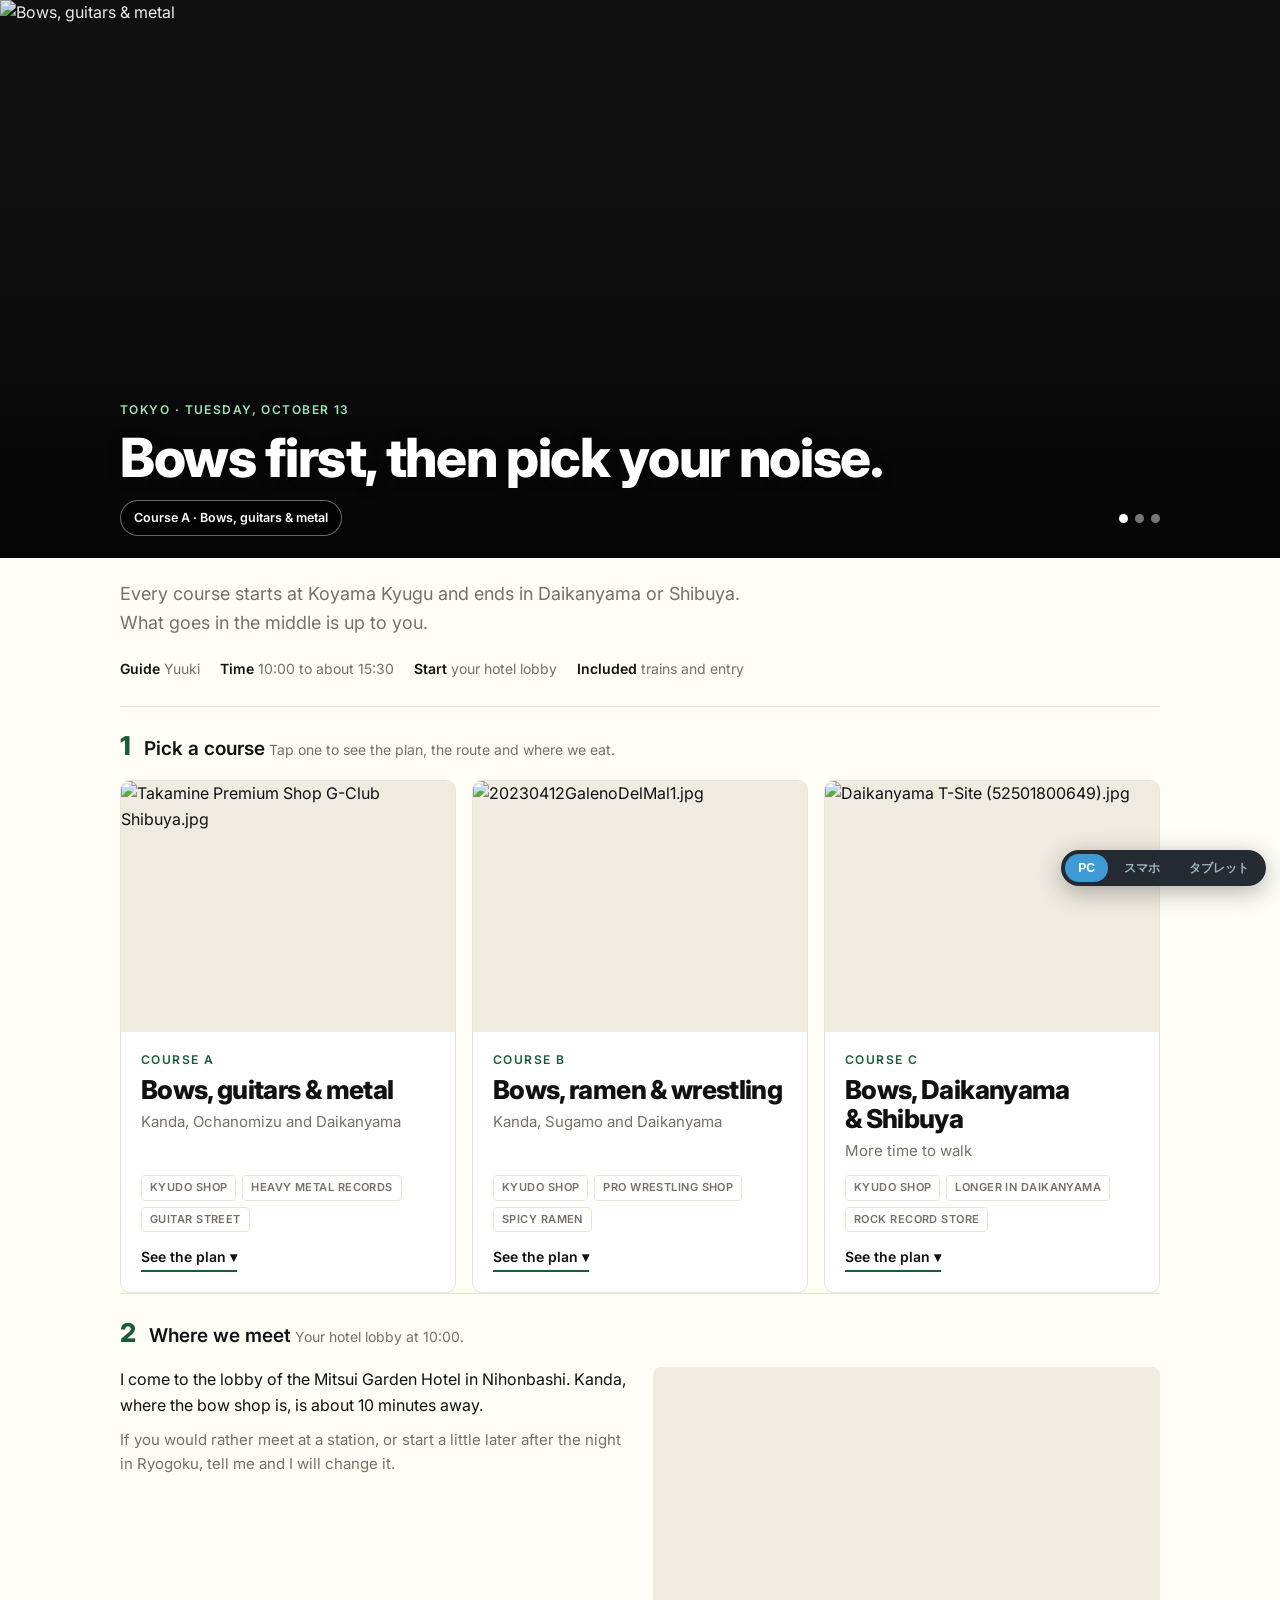
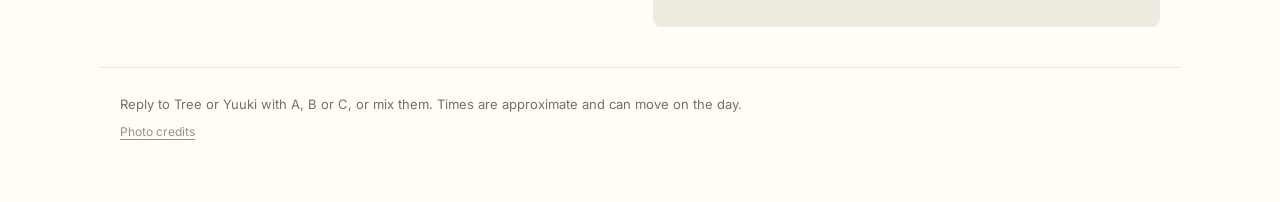
==== preview.html @ c281b782 "Patrick 10/13 Tokyo day: three course picker page Co-Authored-By: Claude Opus 5.5 <noreply@anthropic" ====
<!doctype html><html lang="en"><head><meta charset="utf-8"><meta name="viewport" content="width=device-width,initial-scale=1">
<title>Tokyo, Tuesday October 13: three courses for Patrick</title><meta name="robots" content="noindex">
<link rel="preconnect" href="https://fonts.googleapis.com"><link href="https://fonts.googleapis.com/css2?family=Inter:wght@400;500;600;700;800&display=swap" rel="stylesheet">
<style>
:root{--bg:#fffdf6;--card:#fff;--ink:#111;--mute:#767065;--line:#eae4d6;--acc:#1a5c3a;--r:10px}
*{box-sizing:border-box;min-width:0} html,body{overflow-x:hidden;max-width:100%} img{max-width:100%}
body{margin:0;font-family:Inter,-apple-system,"Hiragino Sans",sans-serif;color:var(--ink);background:var(--bg);line-height:1.6}
.wrap{max-width:1080px;margin:0 auto;padding:0 20px}
.kicker{font-size:12px;font-weight:600;letter-spacing:.12em;text-transform:uppercase;color:var(--acc);margin:0 0 10px}
h1,h2,.mt{text-wrap:balance} .nb{white-space:nowrap}
h1{font-weight:800;font-size:clamp(34px,5.4vw,54px);line-height:1.06;letter-spacing:-.025em;margin:0 0 16px}
h2{font-weight:800;font-size:clamp(30px,4.2vw,42px);line-height:1.06;letter-spacing:-.025em;margin:0}
h3{font-size:12px;font-weight:600;letter-spacing:.12em;text-transform:uppercase;color:var(--acc);margin:0 0 12px}

.hpic{position:relative;background:#111;color:#fff}
.slides{position:absolute;inset:0;overflow:hidden}
.slides img{position:absolute;inset:0;width:100%;height:100%;object-fit:cover;opacity:0;transform:scale(1.06);transition:opacity 1.1s ease,transform 5s linear}
.slides img.on{opacity:1;transform:scale(1)}
.slides:after{content:"";position:absolute;inset:0;background:linear-gradient(180deg,rgba(0,0,0,.08) 30%,rgba(0,0,0,.74))}
.hcap{position:relative;z-index:1;min-height:62vh;max-height:600px;display:flex;flex-direction:column;justify-content:flex-end;padding-top:48px;padding-bottom:22px}
.hcap .kicker{color:#9ee3b8}
.hcap h1{color:#fff;margin:0 0 14px;text-shadow:0 2px 14px rgba(0,0,0,.3)}
.snav{display:flex;align-items:center;gap:10px}
.slabel{font:inherit;font-size:12.5px;font-weight:600;color:#fff;background:rgba(0,0,0,.38);border:1px solid rgba(255,255,255,.4);border-radius:999px;padding:7px 13px;cursor:pointer;backdrop-filter:blur(6px);-webkit-backdrop-filter:blur(6px);max-width:100%;white-space:nowrap;overflow:hidden;text-overflow:ellipsis}
.dots{display:flex;gap:7px;margin-left:auto;flex:none}
.dots button{width:9px;height:9px;padding:0;border:none;border-radius:50%;background:rgba(255,255,255,.45);cursor:pointer}
.dots button.on{background:#fff}
.hbody{padding-top:22px;padding-bottom:26px}
@media(prefers-reduced-motion:reduce){.slides img{transition:none;transform:none}}

header p{font-size:18px;color:var(--mute);margin:0;max-width:620px}
.facts{display:flex;flex-wrap:wrap;gap:6px 20px;margin:20px 0 0;padding:0;list-style:none;font-size:14px;color:var(--mute)} .facts b{color:var(--ink);font-weight:600}
.sechead{display:flex;align-items:baseline;gap:14px;padding:26px 0 16px;border-top:1px solid var(--line)}
.sechead .n{font-weight:800;font-size:26px;line-height:1;letter-spacing:-.02em;color:var(--acc)}
.sechead b{font-size:19px;font-weight:600} .sechead span{font-size:14px;color:var(--mute)}
.menu{display:grid;grid-template-columns:repeat(3,minmax(0,1fr));gap:16px}
.mcard{display:flex;flex-direction:column;text-align:left;font:inherit;color:inherit;background:var(--card);border:1px solid var(--line);border-radius:var(--r);overflow:hidden;padding:0;cursor:pointer;transition:transform .18s,box-shadow .18s,border-color .18s}
.mcard:hover{transform:translateY(-3px);box-shadow:0 10px 24px rgba(34,31,27,.10)}
.menu.picked .mcard:not([aria-expanded=true]){opacity:.42;filter:saturate(.45)}
.menu.picked .mcard:not([aria-expanded=true]):hover{opacity:.75;filter:none}
.mcard[aria-expanded=true]{border:2px solid var(--ink);box-shadow:0 12px 28px rgba(17,17,17,.16);transform:translateY(-3px)}
.mcard[aria-expanded=true] .mopen{color:var(--acc);border-bottom-color:var(--acc)}
.mcard>img{display:block;width:100%;aspect-ratio:4/3;object-fit:cover;background:#f0ebe0}
.mb{display:flex;flex-direction:column;flex:1;padding:18px 20px 20px}
.mk{display:block;font-size:12px;font-weight:600;letter-spacing:.12em;text-transform:uppercase;color:var(--acc);margin-bottom:6px}
.mt{display:block;font-weight:800;font-size:26px;line-height:1.12;letter-spacing:-.025em;margin-bottom:6px}
.mtag{display:block;font-size:15px;color:var(--mute);margin-bottom:12px}
.mch{list-style:none;margin:auto 0 14px;padding:0;display:flex;flex-wrap:wrap;gap:6px}
.mch li{font-size:11px;font-weight:600;letter-spacing:.04em;text-transform:uppercase;border:1px solid var(--line);border-radius:4px;padding:3px 8px;color:var(--mute)}
.mopen{align-self:flex-start;display:inline-block;font-size:14px;font-weight:600;border-bottom:2px solid var(--acc);padding-bottom:1px}
.mcard[aria-expanded=true] .mopen::after{content:" ▲"} .mcard[aria-expanded=false] .mopen::after{content:" ▾"}
.detail{scroll-margin-top:12px;display:grid;grid-template-rows:0fr;transition:grid-template-rows .32s ease;margin-top:14px;position:relative}
.detail[hidden]{display:none} .detail.open{grid-template-rows:1fr}
.dwrap{overflow:hidden;min-height:0;background:var(--card);border:2px solid var(--ink);border-radius:var(--r);position:relative}
.detail::before{content:'';position:absolute;top:-11px;left:var(--arrow,50%);width:20px;height:20px;margin-left:-10px;background:var(--acc);border-left:2px solid var(--acc);border-top:2px solid var(--acc);transform:rotate(45deg);z-index:2;opacity:0;transition:opacity .2s .12s}
.detail.open::before{opacity:1}
.dtop{height:5px;background:var(--acc)}
.detail.open .dwrap{overflow:visible}
.dwrap>*{margin-left:26px;margin-right:26px} .dwrap>.dtop{margin:0} .dwrap>.photos{margin-left:26px;margin-right:26px}
.dhead{display:flex;justify-content:space-between;align-items:flex-start;gap:16px;padding-top:26px}
.dclose{flex:none;font:inherit;font-size:12px;font-weight:600;letter-spacing:.04em;text-transform:uppercase;color:var(--mute);background:none;border:1px solid var(--line);border-radius:6px;padding:8px 14px;cursor:pointer}
.dclose:hover{color:var(--ink);border-color:var(--ink)}
.why{font-size:17px;color:var(--mute);margin:10px 0 20px;max-width:640px}
.photos{display:grid;grid-template-columns:repeat(2,minmax(0,1fr));gap:10px;margin-bottom:26px}
.photos img{display:block;width:100%;aspect-ratio:16/10;object-fit:cover;border-radius:8px;background:#f0ebe0}
.dgrid{display:grid;grid-template-columns:1fr 1fr;gap:30px;margin-bottom:28px}
.steps{list-style:none;padding:0;margin:0;border-top:1px solid var(--line)}
.steps li{display:grid;grid-template-columns:60px minmax(0,1fr);gap:12px;padding:11px 0;border-bottom:1px solid var(--line)}
.steps b{font-variant-numeric:tabular-nums;color:var(--acc);font-weight:600;font-size:14px} .steps strong{display:block;font-weight:600;font-size:16px} .steps span{color:var(--mute);font-size:14px}
.mapbox{border-radius:8px;overflow:hidden;background:#f0ebe0} .mapbox iframe{display:block;width:100%;height:300px;border:0}
.moves{font-size:14px;color:var(--mute);margin:12px 0 0} .moves a{color:var(--ink);text-decoration:underline;text-underline-offset:3px;white-space:nowrap}
.eats{display:grid;grid-template-columns:repeat(3,minmax(0,1fr));gap:12px;margin-bottom:26px}
.eat{display:flex;flex-direction:column;text-decoration:none;color:inherit;background:var(--bg);border:1px solid var(--line);border-radius:8px;overflow:hidden}
.eat>img{display:block;width:100%;aspect-ratio:3/2;object-fit:cover;background:#f0ebe0}
.eb{display:flex;flex-direction:column;flex:1;padding:14px 16px 16px}
.eat:hover{border-color:var(--ink)}
.eat strong{display:block;font-weight:700;font-size:18px;line-height:1.2;letter-spacing:-.015em}
.eat em{display:block;font-style:normal;font-size:11px;color:var(--acc);font-weight:600;letter-spacing:.08em;text-transform:uppercase;margin:5px 0 9px}
.eb>span{display:block;font-size:14px;color:var(--mute)} .eat i{display:block;font-style:normal;font-size:12px;margin-top:auto;padding-top:10px;text-decoration:underline;text-underline-offset:3px}
.notes{display:grid;grid-template-columns:1fr 1fr;gap:14px;margin-bottom:20px;font-size:14px} .notes p{margin:0;padding:16px 18px;background:var(--bg);border:1px solid var(--line);border-radius:8px} .notes b{display:block;font-weight:600;margin-bottom:3px}
.links{margin:0 0 22px;font-size:14px;display:flex;flex-wrap:wrap;gap:6px 18px} .links a{color:var(--ink);text-decoration:underline;text-underline-offset:3px}
.choose{display:inline-block;background:var(--ink);color:#fff;text-decoration:none;font-weight:700;padding:16px 32px;border-radius:8px;font-size:16px;letter-spacing:-.01em;margin-bottom:28px} .choose:hover{background:#333}
.arrival{display:grid;grid-template-columns:1fr 1fr;gap:26px;align-items:start;padding-bottom:40px}
.arrival p{margin:0 0 10px;font-size:16px} .arrival .hint{color:var(--mute);font-size:15px}
.arrival .mapbox iframe{height:260px}
footer.wrap{padding:26px 20px 60px;font-size:13px;color:var(--mute);border-top:1px solid var(--line)} footer p{margin:0 0 6px}
.cred summary{cursor:pointer;font-size:12px;color:var(--mute);opacity:.75;list-style:none;display:inline-block;text-decoration:underline;text-underline-offset:3px}
.cred summary::-webkit-details-marker{display:none} .cred p{margin:8px 0 0;font-size:11.5px;line-height:1.6;opacity:.8}
@media(max-width:820px){
 .menu{grid-template-columns:1fr} .mcard>img{aspect-ratio:16/9}
 .dgrid,.eats,.notes,.arrival,.photos{grid-template-columns:1fr}
 .dwrap>*{margin-left:18px;margin-right:18px} .mapbox iframe{height:230px}
}
@media(max-width:560px){
 .wrap{padding:0 18px}
 .hcap{min-height:58vh;padding-bottom:18px} .hbody{padding-top:18px;padding-bottom:22px} .kicker{margin-bottom:12px}
 h1{font-size:33px;line-height:1.08;letter-spacing:-.03em;margin-bottom:14px}
 header p{font-size:16px;line-height:1.55;max-width:none}
 .facts{display:grid;grid-template-columns:auto 1fr;gap:3px 10px;margin-top:16px;font-size:13px;line-height:1.5}
 .facts li{display:contents} .facts b{white-space:nowrap}
 .sechead{display:block;padding:22px 0 12px}
 .sechead .n{font-size:20px;margin-right:8px;display:inline}
 .sechead b{font-size:17px} .sechead span{display:block;font-size:13px;line-height:1.5;margin-top:2px}
 .menu{gap:12px}
 .mb{padding:15px 16px 16px} .mt{font-size:23px;line-height:1.15} .mtag{font-size:14px;margin-bottom:10px}
 .mch{gap:5px;margin-bottom:12px} .mch li{font-size:10.5px;padding:2px 7px}
 .mopen{font-size:13.5px}
 h2{font-size:26px;line-height:1.12}
 .dhead{padding-top:20px} .why{font-size:15.5px;line-height:1.55;margin:8px 0 16px}
 .dwrap>*{margin-left:16px;margin-right:16px}
 .photos{gap:8px;margin-bottom:20px} .photos img{aspect-ratio:3/2}
 h3{margin:22px 0 10px} .dgrid{gap:0;margin-bottom:0}
 .steps li{grid-template-columns:52px minmax(0,1fr);gap:10px;padding:10px 0}
 .steps strong{font-size:15.5px} .steps span{font-size:13.5px;line-height:1.5}
 .eats{gap:10px;margin-bottom:20px} .eat>img{aspect-ratio:16/9} .eb{padding:12px 14px 14px}
 .notes{gap:10px;margin-bottom:16px} .notes p{padding:14px 16px;font-size:13.5px}
 .links{font-size:13.5px;gap:4px 14px;margin-bottom:18px}
 .choose{display:block;text-align:center;padding:15px 0;margin-bottom:22px}
 .arrival{gap:16px;padding-bottom:32px} .arrival p{font-size:15.5px;line-height:1.55} .arrival .hint{font-size:14px}
 .mapbox iframe{height:210px}
 footer.wrap{padding:20px 18px 44px;font-size:11.5px;line-height:1.55}
}
</style></head><body>
<header class="hero">
<div class="hpic"><div class="slides"><img src="https://thumb.wikimedia.org/wikipedia/commons/thumb/4/41/Takamine_Premium_Shop_G-Club_Shibuya.jpg/960px-Takamine_Premium_Shop_G-Club_Shibuya.jpg" alt="Bows, guitars &amp; metal" data-course="A" data-name="Bows, guitars &amp; metal"><img src="https://thumb.wikimedia.org/wikipedia/commons/thumb/f/fb/20230412GalenoDelMal1.jpg/960px-20230412GalenoDelMal1.jpg" alt="Bows, ramen &amp; wrestling" data-course="B" data-name="Bows, ramen &amp; wrestling"><img src="https://thumb.wikimedia.org/wikipedia/commons/thumb/5/59/Daikanyama_T-Site_%2852501800649%29.jpg/960px-Daikanyama_T-Site_%2852501800649%29.jpg" alt="Bows, Daikanyama &amp; Shibuya" data-course="C" data-name="Bows, Daikanyama &amp; Shibuya"></div>
<div class="wrap hcap">
<p class="kicker">Tokyo · Tuesday, October 13</p>
<h1>Bows first, <span class="nb">then pick your noise.</span></h1>
<div class="snav"><button class="slabel" type="button"></button><div class="dots"><button type="button" aria-label="Show course A"></button><button type="button" aria-label="Show course B"></button><button type="button" aria-label="Show course C"></button></div></div>
</div></div>
<div class="wrap hbody">
<p>Every course starts at Koyama Kyugu and ends in Daikanyama or Shibuya. What goes in the middle is up to you.</p>
<ul class="facts"><li><b>Guide</b> Yuuki</li><li><b>Time</b> 10:00 to about 15:30</li><li><b>Start</b> your hotel lobby</li><li><b>Included</b> trains and entry</li></ul>
</div>
</header>
<div class="wrap">
<div class="sechead"><span class="n">1</span><div><b>Pick a course</b> <span>Tap one to see the plan, the route and where we eat.</span></div></div>
<div class="menu"><button class="mcard" type="button" data-course="A" aria-expanded="false" aria-controls="detail-A">
<img src="https://thumb.wikimedia.org/wikipedia/commons/thumb/4/41/Takamine_Premium_Shop_G-Club_Shibuya.jpg/960px-Takamine_Premium_Shop_G-Club_Shibuya.jpg" alt="Takamine Premium Shop G-Club Shibuya.jpg" loading="lazy">
<span class="mb"><span class="mk">Course A</span><span class="mt">Bows, guitars &amp; metal</span>
<span class="mtag">Kanda, Ochanomizu and Daikanyama</span><ul class="mch"><li>Kyudo shop</li><li>Heavy metal records</li><li>Guitar street</li></ul><span class="mopen">See the plan</span></span></button><button class="mcard" type="button" data-course="B" aria-expanded="false" aria-controls="detail-B">
<img src="https://thumb.wikimedia.org/wikipedia/commons/thumb/f/fb/20230412GalenoDelMal1.jpg/960px-20230412GalenoDelMal1.jpg" alt="20230412GalenoDelMal1.jpg" loading="lazy">
<span class="mb"><span class="mk">Course B</span><span class="mt">Bows, ramen &amp; wrestling</span>
<span class="mtag">Kanda, Sugamo and Daikanyama</span><ul class="mch"><li>Kyudo shop</li><li>Pro wrestling shop</li><li>Spicy ramen</li></ul><span class="mopen">See the plan</span></span></button><button class="mcard" type="button" data-course="C" aria-expanded="false" aria-controls="detail-C">
<img src="https://thumb.wikimedia.org/wikipedia/commons/thumb/5/59/Daikanyama_T-Site_%2852501800649%29.jpg/960px-Daikanyama_T-Site_%2852501800649%29.jpg" alt="Daikanyama T-Site (52501800649).jpg" loading="lazy">
<span class="mb"><span class="mk">Course C</span><span class="mt">Bows, Daikanyama &amp; Shibuya</span>
<span class="mtag">More time to walk</span><ul class="mch"><li>Kyudo shop</li><li>Longer in Daikanyama</li><li>Rock record store</li></ul><span class="mopen">See the plan</span></span></button></div>
<section class="detail" id="detail-A" hidden><div class="dwrap"><div class="dtop"></div>
<div class="dhead"><div><p class="kicker">Course A · Kanda, Ochanomizu and Daikanyama</p><h2>Bows, guitars &amp; metal</h2></div>
<button class="dclose" type="button" aria-label="Close">Close ✕</button></div>
<p class="why">The most metal of the three. The bow shop first, then the guitar street and a whole basement of heavy metal records, then a slower walk in Daikanyama.</p>
<div class="photos"><img src="https://thumb.wikimedia.org/wikipedia/commons/thumb/2/29/Professor_Inagaki_Genshiro.jpg/960px-Professor_Inagaki_Genshiro.jpg" alt="Professor Inagaki Genshiro.jpg" loading="lazy"><img src="https://thumb.wikimedia.org/wikipedia/commons/thumb/a/a9/Guitar_Gallery_Kurosawa%2C_inside_1.jpg/960px-Guitar_Gallery_Kurosawa%2C_inside_1.jpg" alt="Guitar Gallery Kurosawa, inside 1.jpg" loading="lazy"></div>
<div class="dgrid">
<div><h3>The day</h3><ol class="steps"><li><b>10:00</b><div><strong>Your hotel lobby</strong><span>I pick you up. Kanda is about 10 minutes away.</span></div></li><li><b>10:15</b><div><strong>Koyama Kyugu, Kanda main store</strong><span>Bow maker for over 200 years, with its own workshop for bows, arrows and gloves. You can hold the bows and ask the staff anything. This is the main stop, so we take our time.</span></div></li><li><b>11:30</b><div><strong>Walk to Ochanomizu</strong><span>About 10 minutes on foot.</span></div></li><li><b>11:40</b><div><strong>Ochanomizu guitar street</strong><span>Guitar shops one after another along Meidai-dori: new, used and vintage.</span></div></li><li><b>12:15</b><div><strong>Disk Union Hard Rock / Heavy Metal store</strong><span>A basement shop by Ochanomizu station, only rock and metal. Japanese pressings with the paper obi, new and used.</span></div></li><li><b>13:00</b><div><strong>Lunch</strong><span>See the picks below. Both are a few minutes from the record shop.</span></div></li><li><b>13:50</b><div><strong>Train to Daikanyama</strong><span>About 40 minutes. The longest ride of the day.</span></div></li><li><b>14:30</b><div><strong>Daikanyama: Tsutaya Books and Log Road</strong><span>Quiet streets, a big design bookshop and a garden path on an old rail line.</span></div></li><li><b>15:30</b><div><strong>Done</strong><span>At Daikanyama station, or I ride back with you.</span></div></li></ol></div>
<div><h3>The route</h3><div class="mapbox"><iframe src="https://maps.google.com/maps?saddr=Mitsui+Garden+Hotel+Nihonbashi+Premier&daddr=Koyama+Kyugu+Kanda+to:Kurosawa+Gakki+Ochanomizu+to:Disk+Union+Ochanomizu+Hard+Rock+Heavy+Metal+to:Daikanyama+T-Site+to:Log+Road+Daikanyama&output=embed" loading="lazy" title="Route for course A" referrerpolicy="no-referrer-when-downgrade"></iframe></div>
<p class="moves">Hotel → Kanda about 10 min. Kanda → Ochanomizu 10 min on foot. Ochanomizu → Daikanyama about 40 min by train. <a href="https://www.google.com/maps/dir/?api=1&origin=Mitsui+Garden+Hotel+Nihonbashi+Premier&destination=Log+Road+Daikanyama&waypoints=Koyama+Kyugu+Kanda%7CKurosawa+Gakki+Ochanomizu%7CDisk+Union+Ochanomizu+Hard+Rock+Heavy+Metal%7CDaikanyama+T-Site&travelmode=transit" target="_blank" rel="noopener">Open the route in Google Maps ↗</a></p></div>
</div>
<h3>Where we eat</h3><div class="eats"><a class="eat" href="https://www.google.com/maps/search/?api=1&query=Tsujita+Ochanomizu" target="_blank" rel="noopener"><img src="https://thumb.wikimedia.org/wikipedia/commons/thumb/6/6f/Shoyu_Tsukemen_%40_Menya_Musashi_%40_Shinjuku_%2812151709383%29.jpg/960px-Shoyu_Tsukemen_%40_Menya_Musashi_%40_Shinjuku_%2812151709383%29.jpg" alt="Shoyu Tsukemen @ Menya Musashi @ Shinjuku (12151709383).jpg" loading="lazy"><span class="eb"><strong>Tsujita Ochanomizu</strong><em>Ochanomizu · tsukemen</em><span>Thick noodles you dip in a rich pork and fish broth. Quick and very filling.</span><i>Open in Google Maps ↗</i></span></a><a class="eat" href="https://www.google.com/maps/search/?api=1&query=Hinoya+Curry+Ochanomizu" target="_blank" rel="noopener"><img src="https://thumb.wikimedia.org/wikipedia/commons/thumb/2/2d/Chicken_katsu_curry_rice_-_Korpan.jpg/960px-Chicken_katsu_curry_rice_-_Korpan.jpg" alt="Chicken katsu curry rice - Korpan.jpg" loading="lazy"><span class="eb"><strong>Hinoya Curry Ochanomizu</strong><em>Ochanomizu · Japanese curry</em><span>Sweet-then-spicy curry with a pork cutlet on top. Counter seats, in and out in 20 minutes.</span><i>Open in Google Maps ↗</i></span></a><a class="eat" href="https://www.google.com/maps/search/?api=1&query=Ivy+Place+Daikanyama" target="_blank" rel="noopener"><img src="https://thumb.wikimedia.org/wikipedia/commons/thumb/0/0a/Daikanyama_T-Site_%2852501525906%29.jpg/960px-Daikanyama_T-Site_%2852501525906%29.jpg" alt="Daikanyama T-Site (52501525906).jpg" loading="lazy"><span class="eb"><strong>Ivy Place</strong><em>Daikanyama · late lunch or coffee</em><span>Garden restaurant next to Tsutaya Books, if you want to eat later instead.</span><i>Open in Google Maps ↗</i></span></a></div>
<div class="notes"><p><b>Good for</b> Heavy metal and kyudo on the same morning. Everything before lunch is on foot.</p><p><b>Keep in mind</b> The metal store opens at 12:00 on weekdays, so the bow shop comes first. One 40-minute train ride to Daikanyama.</p></div>
<p class="links"><a href="https://koyama-kyugu.co.jp/store/" target="_blank" rel="noopener">Koyama Kyugu ↗</a> <a href="https://diskunion.net/shop/ochanomizu_metal" target="_blank" rel="noopener">Disk Union Hard Rock / Heavy Metal store ↗</a> <a href="https://store.tsite.jp/daikanyama/access/" target="_blank" rel="noopener">Daikanyama T-Site ↗</a></p>
<a class="choose" href="mailto:icchan417@gmail.com?subject=Oct 13 tour: I choose course A (Bows, guitars &amp; metal)">Choose course A</a>
</div></section><section class="detail" id="detail-B" hidden><div class="dwrap"><div class="dtop"></div>
<div class="dhead"><div><p class="kicker">Course B · Kanda, Sugamo and Daikanyama</p><h2>Bows, ramen &amp; wrestling</h2></div>
<button class="dclose" type="button" aria-label="Close">Close ✕</button></div>
<p class="why">The bow shop, then a famous spicy ramen, then two floors of pro wrestling goods in Sugamo. It is the day after Ryogoku, so you will have things to look for.</p>
<div class="photos"><img src="https://thumb.wikimedia.org/wikipedia/commons/thumb/4/49/2014_Kyudo_World_Cup_19.jpg/960px-2014_Kyudo_World_Cup_19.jpg" alt="2014 Kyudo World Cup 19.jpg" loading="lazy"><img src="https://thumb.wikimedia.org/wikipedia/commons/thumb/1/1e/20221107monstersparty.jpg/960px-20221107monstersparty.jpg" alt="20221107monstersparty.jpg" loading="lazy"></div>
<div class="dgrid">
<div><h3>The day</h3><ol class="steps"><li><b>10:00</b><div><strong>Your hotel lobby</strong><span>I pick you up. Kanda is about 10 minutes away.</span></div></li><li><b>10:15</b><div><strong>Koyama Kyugu, Kanda main store</strong><span>Bow maker for over 200 years, with its own workshop for bows, arrows and gloves. You can hold the bows and ask the staff anything. This is the main stop, so we take our time.</span></div></li><li><b>11:20</b><div><strong>Early lunch at Kikanbo</strong><span>Spicy miso ramen with chili and Sichuan pepper. We go before 12:00 to skip the line.</span></div></li><li><b>12:15</b><div><strong>Train to Sugamo</strong><span>About 20 minutes on the Yamanote line.</span></div></li><li><b>12:40</b><div><strong>Toudoukan pro wrestling shop</strong><span>Two floors of wrestling and MMA goods: masks, signed boards, old programs, DVDs and figures. One minute from the station.</span></div></li><li><b>13:45</b><div><strong>Train to Daikanyama</strong><span>About 40 minutes.</span></div></li><li><b>14:30</b><div><strong>Daikanyama: Tsutaya Books and Log Road</strong><span>Quiet streets, a big design bookshop and a garden path on an old rail line.</span></div></li><li><b>15:30</b><div><strong>Done</strong><span>At Daikanyama station, or I ride back with you.</span></div></li></ol></div>
<div><h3>The route</h3><div class="mapbox"><iframe src="https://maps.google.com/maps?saddr=Mitsui+Garden+Hotel+Nihonbashi+Premier&daddr=Koyama+Kyugu+Kanda+to:Kikanbo+Kanda+to:Toudoukan+Sugamo+to:Daikanyama+T-Site+to:Log+Road+Daikanyama&output=embed" loading="lazy" title="Route for course B" referrerpolicy="no-referrer-when-downgrade"></iframe></div>
<p class="moves">Hotel → Kanda about 10 min. Kanda → Sugamo about 20 min by train. Sugamo → Daikanyama about 40 min by train. <a href="https://www.google.com/maps/dir/?api=1&origin=Mitsui+Garden+Hotel+Nihonbashi+Premier&destination=Log+Road+Daikanyama&waypoints=Koyama+Kyugu+Kanda%7CKikanbo+Kanda%7CToudoukan+Sugamo%7CDaikanyama+T-Site&travelmode=transit" target="_blank" rel="noopener">Open the route in Google Maps ↗</a></p></div>
</div>
<h3>Where we eat</h3><div class="eats"><a class="eat" href="https://www.google.com/maps/search/?api=1&query=Kikanbo+Kanda+Honten" target="_blank" rel="noopener"><img src="https://thumb.wikimedia.org/wikipedia/commons/thumb/8/8c/Very_hot_tsukemen_%28close-up%29.jpg/960px-Very_hot_tsukemen_%28close-up%29.jpg" alt="Very hot tsukemen (close-up).jpg" loading="lazy"><span class="eb"><strong>Kikanbo Kanda</strong><em>Kanda · spicy miso ramen</em><span>Red miso broth with chili and Sichuan pepper. You can ask for it milder.</span><i>Open in Google Maps ↗</i></span></a><a class="eat" href="https://www.google.com/maps/search/?api=1&query=Ivy+Place+Daikanyama" target="_blank" rel="noopener"><img src="https://thumb.wikimedia.org/wikipedia/commons/thumb/0/0a/Daikanyama_T-Site_%2852501525906%29.jpg/960px-Daikanyama_T-Site_%2852501525906%29.jpg" alt="Daikanyama T-Site (52501525906).jpg" loading="lazy"><span class="eb"><strong>Ivy Place</strong><em>Daikanyama · late lunch or coffee</em><span>Garden restaurant next to Tsutaya Books, for a second stop in the afternoon.</span><i>Open in Google Maps ↗</i></span></a><a class="eat" href="https://www.google.com/maps/search/?api=1&query=Garden+House+Crafts+Daikanyama" target="_blank" rel="noopener"><img src="https://thumb.wikimedia.org/wikipedia/commons/thumb/3/39/LOG_ROAD_DAIKANYAMA_overview_2018.jpg/960px-LOG_ROAD_DAIKANYAMA_overview_2018.jpg" alt="LOG ROAD DAIKANYAMA overview 2018.jpg" loading="lazy"><span class="eb"><strong>Garden House Crafts</strong><em>Daikanyama · bakery and deli</em><span>Bread, sandwiches and coffee on Log Road. Good for a short break outside.</span><i>Open in Google Maps ↗</i></span></a></div>
<div class="notes"><p><b>Good for</b> The wrestling course. Toudoukan is open every day and sells things you will not find at the venue.</p><p><b>Keep in mind</b> Two train rides, about 20 and 40 minutes. Kikanbo is spicy, but you can ask for it milder.</p></div>
<p class="links"><a href="https://koyama-kyugu.co.jp/store/" target="_blank" rel="noopener">Koyama Kyugu ↗</a> <a href="https://toudoukan.com/pages/shop-info" target="_blank" rel="noopener">Toudoukan ↗</a> <a href="https://kikanbo.co.jp/pages/shop" target="_blank" rel="noopener">Kikanbo ↗</a></p>
<a class="choose" href="mailto:icchan417@gmail.com?subject=Oct 13 tour: I choose course B (Bows, ramen &amp; wrestling)">Choose course B</a>
</div></section><section class="detail" id="detail-C" hidden><div class="dwrap"><div class="dtop"></div>
<div class="dhead"><div><p class="kicker">Course C · More time to walk</p><h2>Bows, Daikanyama &amp; Shibuya</h2></div>
<button class="dclose" type="button" aria-label="Close">Close ✕</button></div>
<p class="why">The bow shop, then straight to Daikanyama for lunch and a slow walk, then downhill to a rock record store in Shibuya. The least train time of the three.</p>
<div class="photos"><img src="https://thumb.wikimedia.org/wikipedia/commons/thumb/f/ff/Kyudo_Archery_%40_Engaku-ji_Temple_%40_Kita-Kamakura_%289402172048%29.jpg/960px-Kyudo_Archery_%40_Engaku-ji_Temple_%40_Kita-Kamakura_%289402172048%29.jpg" alt="Kyudo Archery @ Engaku-ji Temple @ Kita-Kamakura (9402172048).jpg" loading="lazy"><img src="https://thumb.wikimedia.org/wikipedia/commons/thumb/6/6e/Shopping_w_my_family_%283161938477%29.jpg/960px-Shopping_w_my_family_%283161938477%29.jpg" alt="Shopping w my family (3161938477).jpg" loading="lazy"></div>
<div class="dgrid">
<div><h3>The day</h3><ol class="steps"><li><b>10:00</b><div><strong>Your hotel lobby</strong><span>I pick you up. Kanda is about 10 minutes away.</span></div></li><li><b>10:15</b><div><strong>Koyama Kyugu, Kanda main store</strong><span>Bow maker for over 200 years, with its own workshop for bows, arrows and gloves. You can hold the bows and ask the staff anything. This is the main stop, so we take our time.</span></div></li><li><b>11:30</b><div><strong>Train to Daikanyama</strong><span>About 40 minutes.</span></div></li><li><b>12:15</b><div><strong>Lunch in Daikanyama</strong><span>See the picks below.</span></div></li><li><b>13:15</b><div><strong>Tsutaya Books and Log Road</strong><span>A big design bookshop with a music floor, and a garden path on an old rail line.</span></div></li><li><b>14:15</b><div><strong>Walk down to Shibuya</strong><span>About 20 minutes through side streets.</span></div></li><li><b>14:35</b><div><strong>Disk Union ROCK IN TOKYO</strong><span>Rock records and CDs in Udagawacho, metal included.</span></div></li><li><b>15:20</b><div><strong>Done in Shibuya</strong><span>Every line stops here, so the evening is easy from wherever you go next.</span></div></li></ol></div>
<div><h3>The route</h3><div class="mapbox"><iframe src="https://maps.google.com/maps?saddr=Mitsui+Garden+Hotel+Nihonbashi+Premier&daddr=Koyama+Kyugu+Kanda+to:Daikanyama+T-Site+to:Log+Road+Daikanyama+to:Disk+Union+ROCK+IN+TOKYO+Shibuya&output=embed" loading="lazy" title="Route for course C" referrerpolicy="no-referrer-when-downgrade"></iframe></div>
<p class="moves">Hotel → Kanda about 10 min. Kanda → Daikanyama about 40 min by train. Daikanyama → Shibuya 20 min on foot. <a href="https://www.google.com/maps/dir/?api=1&origin=Mitsui+Garden+Hotel+Nihonbashi+Premier&destination=Disk+Union+ROCK+IN+TOKYO+Shibuya&waypoints=Koyama+Kyugu+Kanda%7CDaikanyama+T-Site%7CLog+Road+Daikanyama&travelmode=transit" target="_blank" rel="noopener">Open the route in Google Maps ↗</a></p></div>
</div>
<h3>Where we eat</h3><div class="eats"><a class="eat" href="https://www.google.com/maps/search/?api=1&query=Ivy+Place+Daikanyama" target="_blank" rel="noopener"><img src="https://thumb.wikimedia.org/wikipedia/commons/thumb/a/a7/Daikanyama_T-Site_%2852501800754%29.jpg/960px-Daikanyama_T-Site_%2852501800754%29.jpg" alt="Daikanyama T-Site (52501800754).jpg" loading="lazy"><span class="eb"><strong>Ivy Place</strong><em>Daikanyama · lunch</em><span>Pasta, burgers and salads in a garden next to Tsutaya Books.</span><i>Open in Google Maps ↗</i></span></a><a class="eat" href="https://www.google.com/maps/search/?api=1&query=Garden+House+Crafts+Daikanyama" target="_blank" rel="noopener"><img src="https://thumb.wikimedia.org/wikipedia/commons/thumb/3/39/LOG_ROAD_DAIKANYAMA_overview_2018.jpg/960px-LOG_ROAD_DAIKANYAMA_overview_2018.jpg" alt="LOG ROAD DAIKANYAMA overview 2018.jpg" loading="lazy"><span class="eb"><strong>Garden House Crafts</strong><em>Daikanyama · bakery and deli</em><span>Bread, sandwiches and coffee on Log Road. Lighter and quicker.</span><i>Open in Google Maps ↗</i></span></a><a class="eat" href="https://www.google.com/maps/search/?api=1&query=Kikanbo+Kanda+Honten" target="_blank" rel="noopener"><img src="https://thumb.wikimedia.org/wikipedia/commons/thumb/8/8c/Very_hot_tsukemen_%28close-up%29.jpg/960px-Very_hot_tsukemen_%28close-up%29.jpg" alt="Very hot tsukemen (close-up).jpg" loading="lazy"><span class="eb"><strong>Kikanbo Kanda</strong><em>Kanda · spicy miso ramen</em><span>If you are hungry early, this is five minutes from the bow shop and opens at 11:00.</span><i>Open in Google Maps ↗</i></span></a></div>
<div class="notes"><p><b>Good for</b> More time on foot and less on trains. Ends in Shibuya, which is easy for the evening.</p><p><b>Keep in mind</b> ROCK IN TOKYO covers all rock, not only metal. The metal-only store is in course A.</p></div>
<p class="links"><a href="https://koyama-kyugu.co.jp/store/" target="_blank" rel="noopener">Koyama Kyugu ↗</a> <a href="https://store.tsite.jp/daikanyama/access/" target="_blank" rel="noopener">Daikanyama T-Site ↗</a> <a href="https://diskunion.net/shop/rockintokyo" target="_blank" rel="noopener">Disk Union ROCK IN TOKYO ↗</a></p>
<a class="choose" href="mailto:icchan417@gmail.com?subject=Oct 13 tour: I choose course C (Bows, Daikanyama &amp; Shibuya)">Choose course C</a>
</div></section>
<div class="sechead"><span class="n">2</span><div><b>Where we meet</b> <span>Your hotel lobby at 10:00.</span></div></div>
<div class="arrival">
<div><p>I come to the lobby of the Mitsui Garden Hotel in Nihonbashi. Kanda, where the bow shop is, is about 10 minutes away.</p>
<p class="hint">If you would rather meet at a station, or start a little later after the night in Ryogoku, tell me and I will change it.</p></div>
<div class="mapbox"><iframe src="https://maps.google.com/maps?q=Mitsui+Garden+Hotel+Nihonbashi+Premier&output=embed&z=12" loading="lazy" title="Mitsui Garden Hotel Nihonbashi" referrerpolicy="no-referrer-when-downgrade"></iframe></div>
</div>
</div>
<footer class="wrap"><p>Reply to Tree or Yuuki with A, B or C, or mix them. Times are approximate and can move on the day.</p>
<details class="cred"><summary>Photo credits</summary><p>Takamine Premium Shop G-Club Shibuya.jpg (CC BY-SA 2.0); Professor Inagaki Genshiro.jpg (CC BY-SA 3.0); Guitar Gallery Kurosawa, inside 1.jpg (CC BY 2.0); Shoyu Tsukemen @ Menya Musashi @ Shinjuku (12151709383).jpg (CC BY 2.0); Chicken katsu curry rice - Korpan.jpg (CC0); Daikanyama T-Site (52501525906).jpg (CC BY 2.0); 20230412GalenoDelMal1.jpg (CC BY-SA 4.0); 2014 Kyudo World Cup 19.jpg (CC BY-SA 4.0); 20221107monstersparty.jpg (CC BY-SA 4.0); Very hot tsukemen (close-up).jpg (CC BY 2.0); Daikanyama T-Site (52501525906).jpg (CC BY 2.0); LOG ROAD DAIKANYAMA overview 2018.jpg (CC BY-SA 4.0); Daikanyama T-Site (52501800649).jpg (CC BY 2.0); Kyudo Archery @ Engaku-ji Temple @ Kita-Kamakura (9402172048).jpg (CC BY 2.0); Shopping w my family (3161938477).jpg (CC BY-SA 2.0); Daikanyama T-Site (52501800754).jpg (CC BY 2.0); LOG ROAD DAIKANYAMA overview 2018.jpg (CC BY-SA 4.0); Very hot tsukemen (close-up).jpg (CC BY 2.0), via Wikimedia Commons.</p></details></footer>
<script>
(function(){
 var cards=[].slice.call(document.querySelectorAll('.mcard'));
 function close(id,now){var d=document.getElementById('detail-'+id);d.classList.remove('open');document.querySelector('.menu').classList.remove('picked');if(now){d.hidden=true;return}setTimeout(function(){if(!d.classList.contains('open'))d.hidden=true},320);
   document.querySelector('.mcard[data-course="'+id+'"]').setAttribute('aria-expanded','false')}
 function land(id){var d=document.getElementById('detail-'+id),done=false;function go(){if(done)return;done=true;d.scrollIntoView({behavior:'smooth',block:'start'})}
   d.addEventListener('transitionend',function f(e){if(e.target===d){d.removeEventListener('transitionend',f);go()}});setTimeout(go,420)}
 var menuEl=document.querySelector('.menu');
 function point(id){var b=document.querySelector('.mcard[data-course="'+id+'"]'),d=document.getElementById('detail-'+id);
   var r=b.getBoundingClientRect(),w=d.getBoundingClientRect();
   d.style.setProperty('--arrow',(r.left+r.width/2-w.left)+'px')}
 function open_(id){var d=document.getElementById('detail-'+id);d.hidden=false;menuEl.classList.add('picked');
   requestAnimationFrame(function(){d.classList.add('open');point(id)});
   document.querySelector('.mcard[data-course="'+id+'"]').setAttribute('aria-expanded','true')}
 window.addEventListener('resize',function(){var o=document.querySelector('.mcard[aria-expanded=true]');if(o)point(o.dataset.course)});
 var want=(location.hash.match(/^#detail-([ABC])$/)||[])[1]||(location.search.match(/[?&]open=([ABC])/)||[])[1];
 if(want){open_(want);setTimeout(function(){document.getElementById('detail-'+want).scrollIntoView()},80)}
 cards.forEach(function(b){
  b.addEventListener('click',function(){
   var id=b.dataset.course,was=b.getAttribute('aria-expanded')==='true';
   cards.forEach(function(o){if(o.getAttribute('aria-expanded')==='true')close(o.dataset.course,true)});
   if(was)return;
   open_(id);history.replaceState(null,'','#detail-'+id);
   land(id);
  });
 });
 document.querySelectorAll('.dclose').forEach(function(x){
  x.addEventListener('click',function(){var d=x.closest('.detail'),id=d.id.replace('detail-','');close(id);
   document.querySelector('.mcard[data-course="'+id+'"]').scrollIntoView({behavior:'smooth',block:'center'})});
 });
})();

 (function(){
  var sl=[].slice.call(document.querySelectorAll('.slides img')),dots=[].slice.call(document.querySelectorAll('.dots button')),lab=document.querySelector('.slabel'),i=0,t;
  function show(n){i=n;sl.forEach(function(x,k){x.classList.toggle('on',k===n)});dots.forEach(function(x,k){x.classList.toggle('on',k===n)});
   lab.textContent='Course '+sl[n].dataset.course+' · '+sl[n].dataset.name;lab.dataset.course=sl[n].dataset.course}
  function go(){clearInterval(t);if(!matchMedia('(prefers-reduced-motion: reduce)').matches)t=setInterval(function(){show((i+1)%sl.length)},4000)}
  dots.forEach(function(d,k){d.addEventListener('click',function(){show(k);go()})});
  lab.addEventListener('click',function(){document.querySelector('.mcard[data-course="'+lab.dataset.course+'"]').click()});
  show(0);go();
 })();

</script>
<script>window.DEVBAR_FORCE=1</script><script src="devbar.js?v=3"></script></body></html>
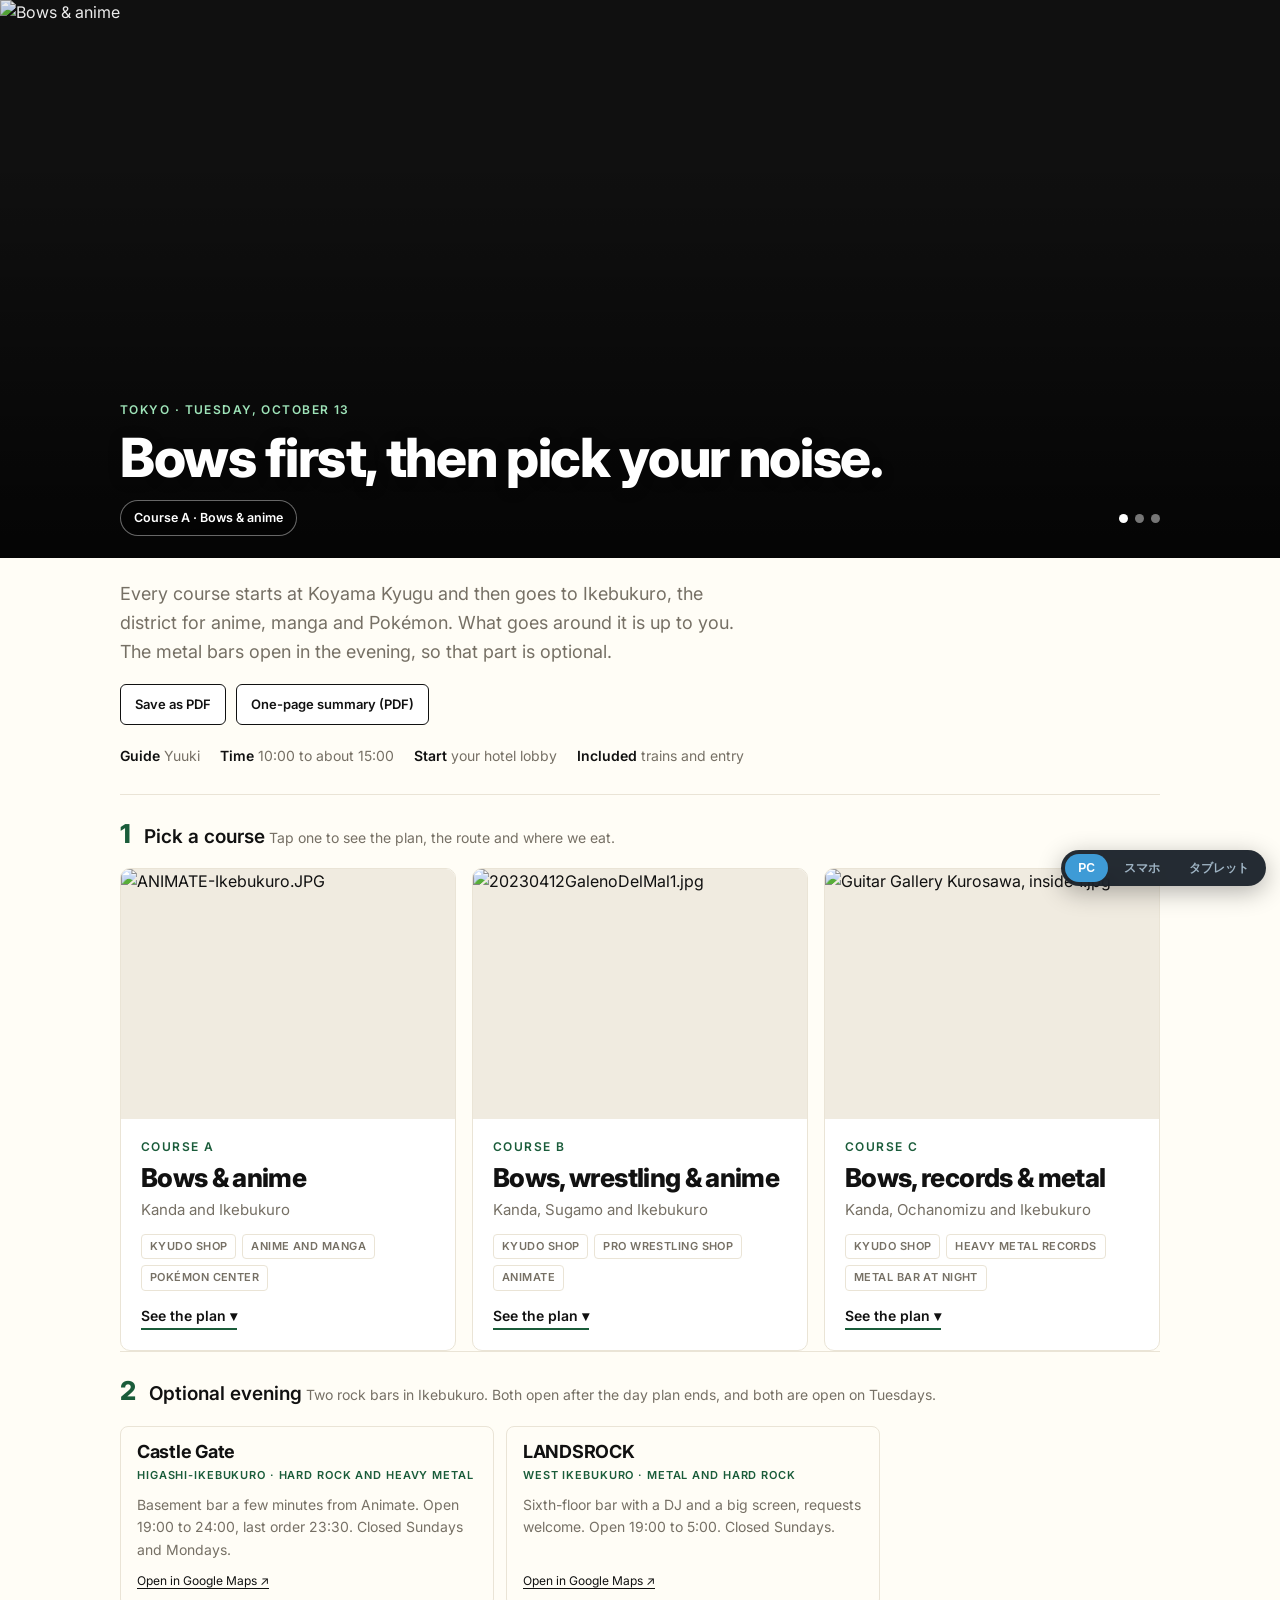
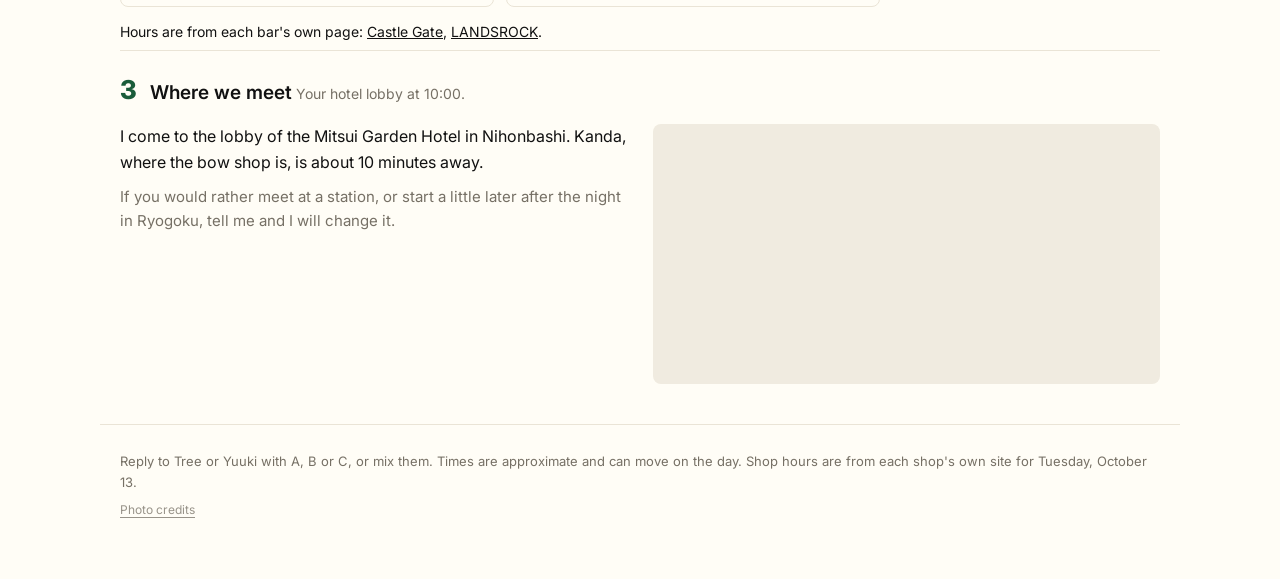
==== commit 8130fe05: "Replace Daikanyama with Ikebukuro courses, add print/PDF summary Co-Authored-By: Claude Sonnet 5.5 <" ====
--- a/preview.html
+++ b/preview.html
@@ -69,7 +69,7 @@
 .steps b{font-variant-numeric:tabular-nums;color:var(--acc);font-weight:600;font-size:14px} .steps strong{display:block;font-weight:600;font-size:16px} .steps span{color:var(--mute);font-size:14px}
 .mapbox{border-radius:8px;overflow:hidden;background:#f0ebe0} .mapbox iframe{display:block;width:100%;height:300px;border:0}
 .moves{font-size:14px;color:var(--mute);margin:12px 0 0} .moves a{color:var(--ink);text-decoration:underline;text-underline-offset:3px;white-space:nowrap}
-.eats{display:grid;grid-template-columns:repeat(3,minmax(0,1fr));gap:12px;margin-bottom:26px}
+.eats{display:grid;grid-template-columns:repeat(var(--n,3),minmax(0,1fr));max-width:calc(var(--n,3)*360px);gap:12px;margin-bottom:26px}
 .eat{display:flex;flex-direction:column;text-decoration:none;color:inherit;background:var(--bg);border:1px solid var(--line);border-radius:8px;overflow:hidden}
 .eat>img{display:block;width:100%;aspect-ratio:3/2;object-fit:cover;background:#f0ebe0}
 .eb{display:flex;flex-direction:column;flex:1;padding:14px 16px 16px}
@@ -79,6 +79,19 @@
 .eb>span{display:block;font-size:14px;color:var(--mute)} .eat i{display:block;font-style:normal;font-size:12px;margin-top:auto;padding-top:10px;text-decoration:underline;text-underline-offset:3px}
 .notes{display:grid;grid-template-columns:1fr 1fr;gap:14px;margin-bottom:20px;font-size:14px} .notes p{margin:0;padding:16px 18px;background:var(--bg);border:1px solid var(--line);border-radius:8px} .notes b{display:block;font-weight:600;margin-bottom:3px}
 .links{margin:0 0 22px;font-size:14px;display:flex;flex-wrap:wrap;gap:6px 18px} .links a{color:var(--ink);text-decoration:underline;text-underline-offset:3px}
+.nights{display:grid;grid-template-columns:repeat(2,minmax(0,1fr));gap:12px;margin-bottom:14px;max-width:760px}
+.hint a{color:var(--ink)}
+.tools{display:flex;flex-wrap:wrap;gap:10px;margin:18px 0 0}
+.tool{font:inherit;font-size:13px;font-weight:600;color:var(--ink);background:#fff;border:1px solid var(--ink);border-radius:6px;padding:9px 14px;cursor:pointer;text-decoration:none}
+.tool:hover{background:var(--ink);color:#fff}
+@media print{
+ @page{size:A4;margin:12mm}
+ .slides,.mapbox,.menu,.dclose,.choose,.tools,.dots,.snav,.sechead.pk,.cred summary,.detail::before,.dtop{display:none!important}
+ html,body{background:#fff} .hpic{background:none;color:#000} .hcap{min-height:0;padding-top:0} .hcap h1{color:#000;text-shadow:none} .hcap .kicker{color:var(--acc)}
+ .detail,.detail[hidden]{display:block!important;margin-top:18px;break-inside:avoid-page} .dwrap{border:1px solid #999;overflow:visible}
+ .dgrid,.eats,.notes,.photos{grid-template-columns:1fr 1fr} .dgrid{grid-template-columns:1fr} .photos img{max-height:120px}
+ .eat>img{display:none} a{color:#000}
+}
 .choose{display:inline-block;background:var(--ink);color:#fff;text-decoration:none;font-weight:700;padding:16px 32px;border-radius:8px;font-size:16px;letter-spacing:-.01em;margin-bottom:28px} .choose:hover{background:#333}
 .arrival{display:grid;grid-template-columns:1fr 1fr;gap:26px;align-items:start;padding-bottom:40px}
 .arrival p{margin:0 0 10px;font-size:16px} .arrival .hint{color:var(--mute);font-size:15px}
@@ -88,7 +101,7 @@
 .cred summary::-webkit-details-marker{display:none} .cred p{margin:8px 0 0;font-size:11.5px;line-height:1.6;opacity:.8}
 @media(max-width:820px){
  .menu{grid-template-columns:1fr} .mcard>img{aspect-ratio:16/9}
- .dgrid,.eats,.notes,.arrival,.photos{grid-template-columns:1fr}
+ .dgrid,.eats,.notes,.arrival,.photos,.nights{grid-template-columns:1fr} .eats{max-width:none}
  .dwrap>*{margin-left:18px;margin-right:18px} .mapbox iframe{height:230px}
 }
 @media(max-width:560px){
@@ -122,81 +135,88 @@
 }
 </style></head><body>
 <header class="hero">
-<div class="hpic"><div class="slides"><img src="https://thumb.wikimedia.org/wikipedia/commons/thumb/4/41/Takamine_Premium_Shop_G-Club_Shibuya.jpg/960px-Takamine_Premium_Shop_G-Club_Shibuya.jpg" alt="Bows, guitars &amp; metal" data-course="A" data-name="Bows, guitars &amp; metal"><img src="https://thumb.wikimedia.org/wikipedia/commons/thumb/f/fb/20230412GalenoDelMal1.jpg/960px-20230412GalenoDelMal1.jpg" alt="Bows, ramen &amp; wrestling" data-course="B" data-name="Bows, ramen &amp; wrestling"><img src="https://thumb.wikimedia.org/wikipedia/commons/thumb/5/59/Daikanyama_T-Site_%2852501800649%29.jpg/960px-Daikanyama_T-Site_%2852501800649%29.jpg" alt="Bows, Daikanyama &amp; Shibuya" data-course="C" data-name="Bows, Daikanyama &amp; Shibuya"></div>
+<div class="hpic"><div class="slides"><img src="https://upload.wikimedia.org/wikipedia/commons/c/c5/ANIMATE-Ikebukuro.JPG" alt="Bows &amp; anime" data-course="A" data-name="Bows &amp; anime"><img src="https://thumb.wikimedia.org/wikipedia/commons/thumb/f/fb/20230412GalenoDelMal1.jpg/960px-20230412GalenoDelMal1.jpg" alt="Bows, wrestling &amp; anime" data-course="B" data-name="Bows, wrestling &amp; anime"><img src="https://thumb.wikimedia.org/wikipedia/commons/thumb/a/a9/Guitar_Gallery_Kurosawa%2C_inside_1.jpg/960px-Guitar_Gallery_Kurosawa%2C_inside_1.jpg" alt="Bows, records &amp; metal" data-course="C" data-name="Bows, records &amp; metal"></div>
 <div class="wrap hcap">
 <p class="kicker">Tokyo · Tuesday, October 13</p>
 <h1>Bows first, <span class="nb">then pick your noise.</span></h1>
 <div class="snav"><button class="slabel" type="button"></button><div class="dots"><button type="button" aria-label="Show course A"></button><button type="button" aria-label="Show course B"></button><button type="button" aria-label="Show course C"></button></div></div>
 </div></div>
 <div class="wrap hbody">
-<p>Every course starts at Koyama Kyugu and ends in Daikanyama or Shibuya. What goes in the middle is up to you.</p>
-<ul class="facts"><li><b>Guide</b> Yuuki</li><li><b>Time</b> 10:00 to about 15:30</li><li><b>Start</b> your hotel lobby</li><li><b>Included</b> trains and entry</li></ul>
+<p>Every course starts at Koyama Kyugu and then goes to Ikebukuro, the district for anime, manga and Pokémon. What goes around it is up to you. The metal bars open in the evening, so that part is optional.</p>
+<div class="tools"><button class="tool" type="button" onclick="window.print()">Save as PDF</button><a class="tool" href="patrick-ikebukuro-oct13.pdf" target="_blank" rel="noopener">One-page summary (PDF)</a></div>
+<ul class="facts"><li><b>Guide</b> Yuuki</li><li><b>Time</b> 10:00 to about 15:00</li><li><b>Start</b> your hotel lobby</li><li><b>Included</b> trains and entry</li></ul>
 </div>
 </header>
 <div class="wrap">
-<div class="sechead"><span class="n">1</span><div><b>Pick a course</b> <span>Tap one to see the plan, the route and where we eat.</span></div></div>
+<div class="sechead pk"><span class="n">1</span><div><b>Pick a course</b> <span>Tap one to see the plan, the route and where we eat.</span></div></div>
 <div class="menu"><button class="mcard" type="button" data-course="A" aria-expanded="false" aria-controls="detail-A">
-<img src="https://thumb.wikimedia.org/wikipedia/commons/thumb/4/41/Takamine_Premium_Shop_G-Club_Shibuya.jpg/960px-Takamine_Premium_Shop_G-Club_Shibuya.jpg" alt="Takamine Premium Shop G-Club Shibuya.jpg" loading="lazy">
-<span class="mb"><span class="mk">Course A</span><span class="mt">Bows, guitars &amp; metal</span>
-<span class="mtag">Kanda, Ochanomizu and Daikanyama</span><ul class="mch"><li>Kyudo shop</li><li>Heavy metal records</li><li>Guitar street</li></ul><span class="mopen">See the plan</span></span></button><button class="mcard" type="button" data-course="B" aria-expanded="false" aria-controls="detail-B">
+<img src="https://upload.wikimedia.org/wikipedia/commons/c/c5/ANIMATE-Ikebukuro.JPG" alt="ANIMATE-Ikebukuro.JPG" loading="lazy">
+<span class="mb"><span class="mk">Course A</span><span class="mt">Bows &amp; anime</span>
+<span class="mtag">Kanda and Ikebukuro</span><ul class="mch"><li>Kyudo shop</li><li>Anime and manga</li><li>Pokémon Center</li></ul><span class="mopen">See the plan</span></span></button><button class="mcard" type="button" data-course="B" aria-expanded="false" aria-controls="detail-B">
 <img src="https://thumb.wikimedia.org/wikipedia/commons/thumb/f/fb/20230412GalenoDelMal1.jpg/960px-20230412GalenoDelMal1.jpg" alt="20230412GalenoDelMal1.jpg" loading="lazy">
-<span class="mb"><span class="mk">Course B</span><span class="mt">Bows, ramen &amp; wrestling</span>
-<span class="mtag">Kanda, Sugamo and Daikanyama</span><ul class="mch"><li>Kyudo shop</li><li>Pro wrestling shop</li><li>Spicy ramen</li></ul><span class="mopen">See the plan</span></span></button><button class="mcard" type="button" data-course="C" aria-expanded="false" aria-controls="detail-C">
-<img src="https://thumb.wikimedia.org/wikipedia/commons/thumb/5/59/Daikanyama_T-Site_%2852501800649%29.jpg/960px-Daikanyama_T-Site_%2852501800649%29.jpg" alt="Daikanyama T-Site (52501800649).jpg" loading="lazy">
-<span class="mb"><span class="mk">Course C</span><span class="mt">Bows, Daikanyama &amp; Shibuya</span>
-<span class="mtag">More time to walk</span><ul class="mch"><li>Kyudo shop</li><li>Longer in Daikanyama</li><li>Rock record store</li></ul><span class="mopen">See the plan</span></span></button></div>
+<span class="mb"><span class="mk">Course B</span><span class="mt">Bows, wrestling &amp; anime</span>
+<span class="mtag">Kanda, Sugamo and Ikebukuro</span><ul class="mch"><li>Kyudo shop</li><li>Pro wrestling shop</li><li>Animate</li></ul><span class="mopen">See the plan</span></span></button><button class="mcard" type="button" data-course="C" aria-expanded="false" aria-controls="detail-C">
+<img src="https://thumb.wikimedia.org/wikipedia/commons/thumb/a/a9/Guitar_Gallery_Kurosawa%2C_inside_1.jpg/960px-Guitar_Gallery_Kurosawa%2C_inside_1.jpg" alt="Guitar Gallery Kurosawa, inside 1.jpg" loading="lazy">
+<span class="mb"><span class="mk">Course C</span><span class="mt">Bows, records &amp; metal</span>
+<span class="mtag">Kanda, Ochanomizu and Ikebukuro</span><ul class="mch"><li>Kyudo shop</li><li>Heavy metal records</li><li>Metal bar at night</li></ul><span class="mopen">See the plan</span></span></button></div>
 <section class="detail" id="detail-A" hidden><div class="dwrap"><div class="dtop"></div>
-<div class="dhead"><div><p class="kicker">Course A · Kanda, Ochanomizu and Daikanyama</p><h2>Bows, guitars &amp; metal</h2></div>
+<div class="dhead"><div><p class="kicker">Course A · Kanda and Ikebukuro</p><h2>Bows &amp; anime</h2></div>
 <button class="dclose" type="button" aria-label="Close">Close ✕</button></div>
-<p class="why">The most metal of the three. The bow shop first, then the guitar street and a whole basement of heavy metal records, then a slower walk in Daikanyama.</p>
-<div class="photos"><img src="https://thumb.wikimedia.org/wikipedia/commons/thumb/2/29/Professor_Inagaki_Genshiro.jpg/960px-Professor_Inagaki_Genshiro.jpg" alt="Professor Inagaki Genshiro.jpg" loading="lazy"><img src="https://thumb.wikimedia.org/wikipedia/commons/thumb/a/a9/Guitar_Gallery_Kurosawa%2C_inside_1.jpg/960px-Guitar_Gallery_Kurosawa%2C_inside_1.jpg" alt="Guitar Gallery Kurosawa, inside 1.jpg" loading="lazy"></div>
+<p class="why">The anime course. The bow shop first, then Ikebukuro: the big Animate store, spicy ramen, and the Pokémon Center in Sunshine City. A good Tuesday for it, because every shop is open.</p>
+<div class="photos"><img src="https://thumb.wikimedia.org/wikipedia/commons/thumb/2/29/Professor_Inagaki_Genshiro.jpg/960px-Professor_Inagaki_Genshiro.jpg" alt="Professor Inagaki Genshiro.jpg" loading="lazy"><img src="https://thumb.wikimedia.org/wikipedia/commons/thumb/e/ec/Mega_Tokyo_Pok%C3%A9mon_Center_1.jpg/960px-Mega_Tokyo_Pok%C3%A9mon_Center_1.jpg" alt="Mega Tokyo Pokémon Center 1.jpg" loading="lazy"></div>
 <div class="dgrid">
-<div><h3>The day</h3><ol class="steps"><li><b>10:00</b><div><strong>Your hotel lobby</strong><span>I pick you up. Kanda is about 10 minutes away.</span></div></li><li><b>10:15</b><div><strong>Koyama Kyugu, Kanda main store</strong><span>Bow maker for over 200 years, with its own workshop for bows, arrows and gloves. You can hold the bows and ask the staff anything. This is the main stop, so we take our time.</span></div></li><li><b>11:30</b><div><strong>Walk to Ochanomizu</strong><span>About 10 minutes on foot.</span></div></li><li><b>11:40</b><div><strong>Ochanomizu guitar street</strong><span>Guitar shops one after another along Meidai-dori: new, used and vintage.</span></div></li><li><b>12:15</b><div><strong>Disk Union Hard Rock / Heavy Metal store</strong><span>A basement shop by Ochanomizu station, only rock and metal. Japanese pressings with the paper obi, new and used.</span></div></li><li><b>13:00</b><div><strong>Lunch</strong><span>See the picks below. Both are a few minutes from the record shop.</span></div></li><li><b>13:50</b><div><strong>Train to Daikanyama</strong><span>About 40 minutes. The longest ride of the day.</span></div></li><li><b>14:30</b><div><strong>Daikanyama: Tsutaya Books and Log Road</strong><span>Quiet streets, a big design bookshop and a garden path on an old rail line.</span></div></li><li><b>15:30</b><div><strong>Done</strong><span>At Daikanyama station, or I ride back with you.</span></div></li></ol></div>
-<div><h3>The route</h3><div class="mapbox"><iframe src="https://maps.google.com/maps?saddr=Mitsui+Garden+Hotel+Nihonbashi+Premier&daddr=Koyama+Kyugu+Kanda+to:Kurosawa+Gakki+Ochanomizu+to:Disk+Union+Ochanomizu+Hard+Rock+Heavy+Metal+to:Daikanyama+T-Site+to:Log+Road+Daikanyama&output=embed" loading="lazy" title="Route for course A" referrerpolicy="no-referrer-when-downgrade"></iframe></div>
-<p class="moves">Hotel → Kanda about 10 min. Kanda → Ochanomizu 10 min on foot. Ochanomizu → Daikanyama about 40 min by train. <a href="https://www.google.com/maps/dir/?api=1&origin=Mitsui+Garden+Hotel+Nihonbashi+Premier&destination=Log+Road+Daikanyama&waypoints=Koyama+Kyugu+Kanda%7CKurosawa+Gakki+Ochanomizu%7CDisk+Union+Ochanomizu+Hard+Rock+Heavy+Metal%7CDaikanyama+T-Site&travelmode=transit" target="_blank" rel="noopener">Open the route in Google Maps ↗</a></p></div>
-</div>
-<h3>Where we eat</h3><div class="eats"><a class="eat" href="https://www.google.com/maps/search/?api=1&query=Tsujita+Ochanomizu" target="_blank" rel="noopener"><img src="https://thumb.wikimedia.org/wikipedia/commons/thumb/6/6f/Shoyu_Tsukemen_%40_Menya_Musashi_%40_Shinjuku_%2812151709383%29.jpg/960px-Shoyu_Tsukemen_%40_Menya_Musashi_%40_Shinjuku_%2812151709383%29.jpg" alt="Shoyu Tsukemen @ Menya Musashi @ Shinjuku (12151709383).jpg" loading="lazy"><span class="eb"><strong>Tsujita Ochanomizu</strong><em>Ochanomizu · tsukemen</em><span>Thick noodles you dip in a rich pork and fish broth. Quick and very filling.</span><i>Open in Google Maps ↗</i></span></a><a class="eat" href="https://www.google.com/maps/search/?api=1&query=Hinoya+Curry+Ochanomizu" target="_blank" rel="noopener"><img src="https://thumb.wikimedia.org/wikipedia/commons/thumb/2/2d/Chicken_katsu_curry_rice_-_Korpan.jpg/960px-Chicken_katsu_curry_rice_-_Korpan.jpg" alt="Chicken katsu curry rice - Korpan.jpg" loading="lazy"><span class="eb"><strong>Hinoya Curry Ochanomizu</strong><em>Ochanomizu · Japanese curry</em><span>Sweet-then-spicy curry with a pork cutlet on top. Counter seats, in and out in 20 minutes.</span><i>Open in Google Maps ↗</i></span></a><a class="eat" href="https://www.google.com/maps/search/?api=1&query=Ivy+Place+Daikanyama" target="_blank" rel="noopener"><img src="https://thumb.wikimedia.org/wikipedia/commons/thumb/0/0a/Daikanyama_T-Site_%2852501525906%29.jpg/960px-Daikanyama_T-Site_%2852501525906%29.jpg" alt="Daikanyama T-Site (52501525906).jpg" loading="lazy"><span class="eb"><strong>Ivy Place</strong><em>Daikanyama · late lunch or coffee</em><span>Garden restaurant next to Tsutaya Books, if you want to eat later instead.</span><i>Open in Google Maps ↗</i></span></a></div>
-<div class="notes"><p><b>Good for</b> Heavy metal and kyudo on the same morning. Everything before lunch is on foot.</p><p><b>Keep in mind</b> The metal store opens at 12:00 on weekdays, so the bow shop comes first. One 40-minute train ride to Daikanyama.</p></div>
-<p class="links"><a href="https://koyama-kyugu.co.jp/store/" target="_blank" rel="noopener">Koyama Kyugu ↗</a> <a href="https://diskunion.net/shop/ochanomizu_metal" target="_blank" rel="noopener">Disk Union Hard Rock / Heavy Metal store ↗</a> <a href="https://store.tsite.jp/daikanyama/access/" target="_blank" rel="noopener">Daikanyama T-Site ↗</a></p>
-<a class="choose" href="mailto:icchan417@gmail.com?subject=Oct 13 tour: I choose course A (Bows, guitars &amp; metal)">Choose course A</a>
+<div><h3>The day</h3><ol class="steps"><li><b>10:00</b><div><strong>Your hotel lobby</strong><span>I pick you up. Kanda is about 10 minutes away by train and a short walk.</span></div></li><li><b>10:15</b><div><strong>Koyama Kyugu, Kanda main store</strong><span>Bow maker for over 200 years, with its own workshop for bows, arrows and gloves. You can hold the bows and ask the staff anything. This is the main stop, so we take our time.</span></div></li><li><b>11:30</b><div><strong>Train to Ikebukuro</strong><span>Marunouchi Line from Awajicho station, one minute from the bow shop. About 17 minutes, no changes.</span></div></li><li><b>12:00</b><div><strong>Animate Ikebukuro main store</strong><span>The flagship store of Japan's biggest anime shop chain. About 5 minutes on foot from the east exit. Manga, character goods, and the streets around it are full of anime shops.</span></div></li><li><b>13:10</b><div><strong>Lunch at Kikanbo Ikebukuro</strong><span>Spicy miso ramen with chili and Sichuan pepper. You can ask for it milder.</span></div></li><li><b>14:00</b><div><strong>Walk to Sunshine City</strong><span>Down Sunshine 60 Street, a long shopping street of anime, game and manga shops. About 15 minutes at a slow pace.</span></div></li><li><b>14:20</b><div><strong>Pokémon Center Mega Tokyo</strong><span>On the second floor of the Alpa shopping area in Sunshine City. The biggest Pokémon store in Tokyo.</span></div></li><li><b>15:00</b><div><strong>Done</strong><span>In Ikebukuro. Back to Nihonbashi is about 30 minutes: Marunouchi Line to Otemachi, then one stop on the Hanzomon Line. Or we split here.</span></div></li></ol></div>
+<div><h3>The route</h3><div class="mapbox"><iframe src="https://maps.google.com/maps?saddr=Mitsui+Garden+Hotel+Nihonbashi+Premier&daddr=Koyama+Kyugu+Kanda+to:Animate+Ikebukuro+Main+Store+to:Kikanbo+Ikebukuro+to:Pokemon+Center+Mega+Tokyo+Sunshine+City&output=embed" loading="lazy" title="Route for course A" referrerpolicy="no-referrer-when-downgrade"></iframe></div>
+<p class="moves">Hotel → Kanda about 10 min. Awajicho → Ikebukuro about 17 min on the Marunouchi Line. Animate → Kikanbo → Sunshine City is all on foot. <a href="https://www.google.com/maps/dir/?api=1&origin=Mitsui+Garden+Hotel+Nihonbashi+Premier&destination=Pokemon+Center+Mega+Tokyo+Sunshine+City&waypoints=Koyama+Kyugu+Kanda%7CAnimate+Ikebukuro+Main+Store%7CKikanbo+Ikebukuro&travelmode=transit" target="_blank" rel="noopener">Open the route in Google Maps ↗</a></p></div>
+</div>
+<h3>Where we eat</h3><div class="eats" style="--n:1"><a class="eat" href="https://www.google.com/maps/search/?api=1&query=Kikanbo+Ikebukuro" target="_blank" rel="noopener"><img src="https://thumb.wikimedia.org/wikipedia/commons/thumb/8/8c/Very_hot_tsukemen_%28close-up%29.jpg/960px-Very_hot_tsukemen_%28close-up%29.jpg" alt="Very hot tsukemen (close-up).jpg" loading="lazy"><span class="eb"><strong>Kikanbo Ikebukuro</strong><em>Ikebukuro · spicy miso ramen</em><span>Red miso broth with chili and Sichuan pepper. You pick how hot and how numbing. Open 11:00 to 21:30.</span><i>Open in Google Maps ↗</i></span></a></div>
+<div class="notes"><p><b>Good for</b> The most anime of the three, and the least train time after the first ride.</p><p><b>Keep in mind</b> Kikanbo is spicy, but you can ask for it milder. The metal bars in Ikebukuro open at 19:00, after this plan ends.</p></div>
+<p class="links"><a href="https://koyama-kyugu.co.jp/store/" target="_blank" rel="noopener">Koyama Kyugu ↗</a> <a href="https://www.animate.co.jp/shop/ikebukuro/" target="_blank" rel="noopener">Animate Ikebukuro ↗</a> <a href="https://kikanbo.co.jp/pages/shop" target="_blank" rel="noopener">Kikanbo ↗</a> <a href="https://shop.pokemon.co.jp/ja/shop/pokemoncenter-megatokyo/" target="_blank" rel="noopener">Pokémon Center Mega Tokyo ↗</a></p>
+<a class="choose" href="mailto:icchan417@gmail.com?subject=Oct 13 tour: I choose course A (Bows &amp; anime)">Choose course A</a>
 </div></section><section class="detail" id="detail-B" hidden><div class="dwrap"><div class="dtop"></div>
-<div class="dhead"><div><p class="kicker">Course B · Kanda, Sugamo and Daikanyama</p><h2>Bows, ramen &amp; wrestling</h2></div>
+<div class="dhead"><div><p class="kicker">Course B · Kanda, Sugamo and Ikebukuro</p><h2>Bows, wrestling &amp; anime</h2></div>
 <button class="dclose" type="button" aria-label="Close">Close ✕</button></div>
-<p class="why">The bow shop, then a famous spicy ramen, then two floors of pro wrestling goods in Sugamo. It is the day after Ryogoku, so you will have things to look for.</p>
-<div class="photos"><img src="https://thumb.wikimedia.org/wikipedia/commons/thumb/4/49/2014_Kyudo_World_Cup_19.jpg/960px-2014_Kyudo_World_Cup_19.jpg" alt="2014 Kyudo World Cup 19.jpg" loading="lazy"><img src="https://thumb.wikimedia.org/wikipedia/commons/thumb/1/1e/20221107monstersparty.jpg/960px-20221107monstersparty.jpg" alt="20221107monstersparty.jpg" loading="lazy"></div>
+<p class="why">The bow shop, ramen, then two floors of pro wrestling goods in Sugamo, and on to Animate in Ikebukuro. It is the day after Ryogoku, so you will have things to look for.</p>
+<div class="photos"><img src="https://thumb.wikimedia.org/wikipedia/commons/thumb/1/1e/20221107monstersparty.jpg/960px-20221107monstersparty.jpg" alt="20221107monstersparty.jpg" loading="lazy"><img src="https://upload.wikimedia.org/wikipedia/commons/2/2c/Animate_Ikebukuro.jpg" alt="Animate Ikebukuro.jpg" loading="lazy"></div>
 <div class="dgrid">
-<div><h3>The day</h3><ol class="steps"><li><b>10:00</b><div><strong>Your hotel lobby</strong><span>I pick you up. Kanda is about 10 minutes away.</span></div></li><li><b>10:15</b><div><strong>Koyama Kyugu, Kanda main store</strong><span>Bow maker for over 200 years, with its own workshop for bows, arrows and gloves. You can hold the bows and ask the staff anything. This is the main stop, so we take our time.</span></div></li><li><b>11:20</b><div><strong>Early lunch at Kikanbo</strong><span>Spicy miso ramen with chili and Sichuan pepper. We go before 12:00 to skip the line.</span></div></li><li><b>12:15</b><div><strong>Train to Sugamo</strong><span>About 20 minutes on the Yamanote line.</span></div></li><li><b>12:40</b><div><strong>Toudoukan pro wrestling shop</strong><span>Two floors of wrestling and MMA goods: masks, signed boards, old programs, DVDs and figures. One minute from the station.</span></div></li><li><b>13:45</b><div><strong>Train to Daikanyama</strong><span>About 40 minutes.</span></div></li><li><b>14:30</b><div><strong>Daikanyama: Tsutaya Books and Log Road</strong><span>Quiet streets, a big design bookshop and a garden path on an old rail line.</span></div></li><li><b>15:30</b><div><strong>Done</strong><span>At Daikanyama station, or I ride back with you.</span></div></li></ol></div>
-<div><h3>The route</h3><div class="mapbox"><iframe src="https://maps.google.com/maps?saddr=Mitsui+Garden+Hotel+Nihonbashi+Premier&daddr=Koyama+Kyugu+Kanda+to:Kikanbo+Kanda+to:Toudoukan+Sugamo+to:Daikanyama+T-Site+to:Log+Road+Daikanyama&output=embed" loading="lazy" title="Route for course B" referrerpolicy="no-referrer-when-downgrade"></iframe></div>
-<p class="moves">Hotel → Kanda about 10 min. Kanda → Sugamo about 20 min by train. Sugamo → Daikanyama about 40 min by train. <a href="https://www.google.com/maps/dir/?api=1&origin=Mitsui+Garden+Hotel+Nihonbashi+Premier&destination=Log+Road+Daikanyama&waypoints=Koyama+Kyugu+Kanda%7CKikanbo+Kanda%7CToudoukan+Sugamo%7CDaikanyama+T-Site&travelmode=transit" target="_blank" rel="noopener">Open the route in Google Maps ↗</a></p></div>
-</div>
-<h3>Where we eat</h3><div class="eats"><a class="eat" href="https://www.google.com/maps/search/?api=1&query=Kikanbo+Kanda+Honten" target="_blank" rel="noopener"><img src="https://thumb.wikimedia.org/wikipedia/commons/thumb/8/8c/Very_hot_tsukemen_%28close-up%29.jpg/960px-Very_hot_tsukemen_%28close-up%29.jpg" alt="Very hot tsukemen (close-up).jpg" loading="lazy"><span class="eb"><strong>Kikanbo Kanda</strong><em>Kanda · spicy miso ramen</em><span>Red miso broth with chili and Sichuan pepper. You can ask for it milder.</span><i>Open in Google Maps ↗</i></span></a><a class="eat" href="https://www.google.com/maps/search/?api=1&query=Ivy+Place+Daikanyama" target="_blank" rel="noopener"><img src="https://thumb.wikimedia.org/wikipedia/commons/thumb/0/0a/Daikanyama_T-Site_%2852501525906%29.jpg/960px-Daikanyama_T-Site_%2852501525906%29.jpg" alt="Daikanyama T-Site (52501525906).jpg" loading="lazy"><span class="eb"><strong>Ivy Place</strong><em>Daikanyama · late lunch or coffee</em><span>Garden restaurant next to Tsutaya Books, for a second stop in the afternoon.</span><i>Open in Google Maps ↗</i></span></a><a class="eat" href="https://www.google.com/maps/search/?api=1&query=Garden+House+Crafts+Daikanyama" target="_blank" rel="noopener"><img src="https://thumb.wikimedia.org/wikipedia/commons/thumb/3/39/LOG_ROAD_DAIKANYAMA_overview_2018.jpg/960px-LOG_ROAD_DAIKANYAMA_overview_2018.jpg" alt="LOG ROAD DAIKANYAMA overview 2018.jpg" loading="lazy"><span class="eb"><strong>Garden House Crafts</strong><em>Daikanyama · bakery and deli</em><span>Bread, sandwiches and coffee on Log Road. Good for a short break outside.</span><i>Open in Google Maps ↗</i></span></a></div>
-<div class="notes"><p><b>Good for</b> The wrestling course. Toudoukan is open every day and sells things you will not find at the venue.</p><p><b>Keep in mind</b> Two train rides, about 20 and 40 minutes. Kikanbo is spicy, but you can ask for it milder.</p></div>
-<p class="links"><a href="https://koyama-kyugu.co.jp/store/" target="_blank" rel="noopener">Koyama Kyugu ↗</a> <a href="https://toudoukan.com/pages/shop-info" target="_blank" rel="noopener">Toudoukan ↗</a> <a href="https://kikanbo.co.jp/pages/shop" target="_blank" rel="noopener">Kikanbo ↗</a></p>
-<a class="choose" href="mailto:icchan417@gmail.com?subject=Oct 13 tour: I choose course B (Bows, ramen &amp; wrestling)">Choose course B</a>
+<div><h3>The day</h3><ol class="steps"><li><b>10:00</b><div><strong>Your hotel lobby</strong><span>I pick you up. Kanda is about 10 minutes away by train and a short walk.</span></div></li><li><b>10:15</b><div><strong>Koyama Kyugu, Kanda main store</strong><span>Bow maker for over 200 years, with its own workshop for bows, arrows and gloves. You can hold the bows and ask the staff anything. This is the main stop, so we take our time.</span></div></li><li><b>11:35</b><div><strong>Lunch at Kikanbo Kanda</strong><span>About 7 minutes on foot from the bow shop. Spicy miso ramen with chili and Sichuan pepper, and it opens at 11:00, so no line yet.</span></div></li><li><b>12:25</b><div><strong>Train to Sugamo</strong><span>JR Yamanote Line from Kanda. About 20 minutes, no changes.</span></div></li><li><b>12:50</b><div><strong>Toudoukan pro wrestling shop</strong><span>Two floors of wrestling and MMA goods: masks, costumes, signed items, old programs and figures. One minute from the north exit of Sugamo station.</span></div></li><li><b>13:45</b><div><strong>Train to Ikebukuro</strong><span>Yamanote Line, two stops, about 5 minutes.</span></div></li><li><b>14:00</b><div><strong>Animate Ikebukuro main store</strong><span>About 5 minutes on foot from the east exit. Manga, character goods, and anime shops on the streets around it.</span></div></li><li><b>15:00</b><div><strong>Done</strong><span>In Ikebukuro. Back to Nihonbashi is about 30 minutes: Marunouchi Line to Otemachi, then one stop on the Hanzomon Line.</span></div></li></ol></div>
+<div><h3>The route</h3><div class="mapbox"><iframe src="https://maps.google.com/maps?saddr=Mitsui+Garden+Hotel+Nihonbashi+Premier&daddr=Koyama+Kyugu+Kanda+to:Kikanbo+Kanda+Honten+to:Toudoukan+Sugamo+to:Animate+Ikebukuro+Main+Store&output=embed" loading="lazy" title="Route for course B" referrerpolicy="no-referrer-when-downgrade"></iframe></div>
+<p class="moves">Hotel → Kanda about 10 min. Kanda → Sugamo about 20 min on the Yamanote Line. Sugamo → Ikebukuro about 5 min. <a href="https://www.google.com/maps/dir/?api=1&origin=Mitsui+Garden+Hotel+Nihonbashi+Premier&destination=Animate+Ikebukuro+Main+Store&waypoints=Koyama+Kyugu+Kanda%7CKikanbo+Kanda+Honten%7CToudoukan+Sugamo&travelmode=transit" target="_blank" rel="noopener">Open the route in Google Maps ↗</a></p></div>
+</div>
+<h3>Where we eat</h3><div class="eats" style="--n:1"><a class="eat" href="https://www.google.com/maps/search/?api=1&query=Kikanbo+Kanda+Honten" target="_blank" rel="noopener"><img src="https://thumb.wikimedia.org/wikipedia/commons/thumb/8/8c/Very_hot_tsukemen_%28close-up%29.jpg/960px-Very_hot_tsukemen_%28close-up%29.jpg" alt="Very hot tsukemen (close-up).jpg" loading="lazy"><span class="eb"><strong>Kikanbo Kanda</strong><em>Kanda · spicy miso ramen</em><span>Red miso broth with chili and Sichuan pepper. You can ask for it milder. Open 11:00 to 21:30 Monday to Saturday.</span><i>Open in Google Maps ↗</i></span></a></div>
+<div class="notes"><p><b>Good for</b> The wrestling course. Toudoukan is open every day of the year and sells things you will not find at the venue.</p><p><b>Keep in mind</b> Three train rides, but short ones. Pokémon Center and the Ikebukuro metal bars are not in this plan; the bars open at 19:00.</p></div>
+<p class="links"><a href="https://koyama-kyugu.co.jp/store/" target="_blank" rel="noopener">Koyama Kyugu ↗</a> <a href="https://kikanbo.co.jp/pages/shop" target="_blank" rel="noopener">Kikanbo ↗</a> <a href="https://toudoukan.com/" target="_blank" rel="noopener">Toudoukan ↗</a> <a href="https://www.animate.co.jp/shop/ikebukuro/" target="_blank" rel="noopener">Animate Ikebukuro ↗</a></p>
+<a class="choose" href="mailto:icchan417@gmail.com?subject=Oct 13 tour: I choose course B (Bows, wrestling &amp; anime)">Choose course B</a>
 </div></section><section class="detail" id="detail-C" hidden><div class="dwrap"><div class="dtop"></div>
-<div class="dhead"><div><p class="kicker">Course C · More time to walk</p><h2>Bows, Daikanyama &amp; Shibuya</h2></div>
+<div class="dhead"><div><p class="kicker">Course C · Kanda, Ochanomizu and Ikebukuro</p><h2>Bows, records &amp; metal</h2></div>
 <button class="dclose" type="button" aria-label="Close">Close ✕</button></div>
-<p class="why">The bow shop, then straight to Daikanyama for lunch and a slow walk, then downhill to a rock record store in Shibuya. The least train time of the three.</p>
-<div class="photos"><img src="https://thumb.wikimedia.org/wikipedia/commons/thumb/f/ff/Kyudo_Archery_%40_Engaku-ji_Temple_%40_Kita-Kamakura_%289402172048%29.jpg/960px-Kyudo_Archery_%40_Engaku-ji_Temple_%40_Kita-Kamakura_%289402172048%29.jpg" alt="Kyudo Archery @ Engaku-ji Temple @ Kita-Kamakura (9402172048).jpg" loading="lazy"><img src="https://thumb.wikimedia.org/wikipedia/commons/thumb/6/6e/Shopping_w_my_family_%283161938477%29.jpg/960px-Shopping_w_my_family_%283161938477%29.jpg" alt="Shopping w my family (3161938477).jpg" loading="lazy"></div>
+<p class="why">The music course. The bow shop, then the world&#x27;s biggest hard rock and heavy metal record store, and a second rock record store in Ikebukuro. At night, if you want, a metal bar.</p>
+<div class="photos"><img src="https://thumb.wikimedia.org/wikipedia/commons/thumb/4/41/Takamine_Premium_Shop_G-Club_Shibuya.jpg/960px-Takamine_Premium_Shop_G-Club_Shibuya.jpg" alt="Takamine Premium Shop G-Club Shibuya.jpg" loading="lazy"><img src="https://thumb.wikimedia.org/wikipedia/commons/thumb/2/29/Professor_Inagaki_Genshiro.jpg/960px-Professor_Inagaki_Genshiro.jpg" alt="Professor Inagaki Genshiro.jpg" loading="lazy"></div>
 <div class="dgrid">
-<div><h3>The day</h3><ol class="steps"><li><b>10:00</b><div><strong>Your hotel lobby</strong><span>I pick you up. Kanda is about 10 minutes away.</span></div></li><li><b>10:15</b><div><strong>Koyama Kyugu, Kanda main store</strong><span>Bow maker for over 200 years, with its own workshop for bows, arrows and gloves. You can hold the bows and ask the staff anything. This is the main stop, so we take our time.</span></div></li><li><b>11:30</b><div><strong>Train to Daikanyama</strong><span>About 40 minutes.</span></div></li><li><b>12:15</b><div><strong>Lunch in Daikanyama</strong><span>See the picks below.</span></div></li><li><b>13:15</b><div><strong>Tsutaya Books and Log Road</strong><span>A big design bookshop with a music floor, and a garden path on an old rail line.</span></div></li><li><b>14:15</b><div><strong>Walk down to Shibuya</strong><span>About 20 minutes through side streets.</span></div></li><li><b>14:35</b><div><strong>Disk Union ROCK IN TOKYO</strong><span>Rock records and CDs in Udagawacho, metal included.</span></div></li><li><b>15:20</b><div><strong>Done in Shibuya</strong><span>Every line stops here, so the evening is easy from wherever you go next.</span></div></li></ol></div>
-<div><h3>The route</h3><div class="mapbox"><iframe src="https://maps.google.com/maps?saddr=Mitsui+Garden+Hotel+Nihonbashi+Premier&daddr=Koyama+Kyugu+Kanda+to:Daikanyama+T-Site+to:Log+Road+Daikanyama+to:Disk+Union+ROCK+IN+TOKYO+Shibuya&output=embed" loading="lazy" title="Route for course C" referrerpolicy="no-referrer-when-downgrade"></iframe></div>
-<p class="moves">Hotel → Kanda about 10 min. Kanda → Daikanyama about 40 min by train. Daikanyama → Shibuya 20 min on foot. <a href="https://www.google.com/maps/dir/?api=1&origin=Mitsui+Garden+Hotel+Nihonbashi+Premier&destination=Disk+Union+ROCK+IN+TOKYO+Shibuya&waypoints=Koyama+Kyugu+Kanda%7CDaikanyama+T-Site%7CLog+Road+Daikanyama&travelmode=transit" target="_blank" rel="noopener">Open the route in Google Maps ↗</a></p></div>
-</div>
-<h3>Where we eat</h3><div class="eats"><a class="eat" href="https://www.google.com/maps/search/?api=1&query=Ivy+Place+Daikanyama" target="_blank" rel="noopener"><img src="https://thumb.wikimedia.org/wikipedia/commons/thumb/a/a7/Daikanyama_T-Site_%2852501800754%29.jpg/960px-Daikanyama_T-Site_%2852501800754%29.jpg" alt="Daikanyama T-Site (52501800754).jpg" loading="lazy"><span class="eb"><strong>Ivy Place</strong><em>Daikanyama · lunch</em><span>Pasta, burgers and salads in a garden next to Tsutaya Books.</span><i>Open in Google Maps ↗</i></span></a><a class="eat" href="https://www.google.com/maps/search/?api=1&query=Garden+House+Crafts+Daikanyama" target="_blank" rel="noopener"><img src="https://thumb.wikimedia.org/wikipedia/commons/thumb/3/39/LOG_ROAD_DAIKANYAMA_overview_2018.jpg/960px-LOG_ROAD_DAIKANYAMA_overview_2018.jpg" alt="LOG ROAD DAIKANYAMA overview 2018.jpg" loading="lazy"><span class="eb"><strong>Garden House Crafts</strong><em>Daikanyama · bakery and deli</em><span>Bread, sandwiches and coffee on Log Road. Lighter and quicker.</span><i>Open in Google Maps ↗</i></span></a><a class="eat" href="https://www.google.com/maps/search/?api=1&query=Kikanbo+Kanda+Honten" target="_blank" rel="noopener"><img src="https://thumb.wikimedia.org/wikipedia/commons/thumb/8/8c/Very_hot_tsukemen_%28close-up%29.jpg/960px-Very_hot_tsukemen_%28close-up%29.jpg" alt="Very hot tsukemen (close-up).jpg" loading="lazy"><span class="eb"><strong>Kikanbo Kanda</strong><em>Kanda · spicy miso ramen</em><span>If you are hungry early, this is five minutes from the bow shop and opens at 11:00.</span><i>Open in Google Maps ↗</i></span></a></div>
-<div class="notes"><p><b>Good for</b> More time on foot and less on trains. Ends in Shibuya, which is easy for the evening.</p><p><b>Keep in mind</b> ROCK IN TOKYO covers all rock, not only metal. The metal-only store is in course A.</p></div>
-<p class="links"><a href="https://koyama-kyugu.co.jp/store/" target="_blank" rel="noopener">Koyama Kyugu ↗</a> <a href="https://store.tsite.jp/daikanyama/access/" target="_blank" rel="noopener">Daikanyama T-Site ↗</a> <a href="https://diskunion.net/shop/rockintokyo" target="_blank" rel="noopener">Disk Union ROCK IN TOKYO ↗</a></p>
-<a class="choose" href="mailto:icchan417@gmail.com?subject=Oct 13 tour: I choose course C (Bows, Daikanyama &amp; Shibuya)">Choose course C</a>
+<div><h3>The day</h3><ol class="steps"><li><b>10:00</b><div><strong>Your hotel lobby</strong><span>I pick you up. Kanda is about 10 minutes away by train and a short walk.</span></div></li><li><b>10:15</b><div><strong>Koyama Kyugu, Kanda main store</strong><span>Bow maker for over 200 years, with its own workshop for bows, arrows and gloves. You can hold the bows and ask the staff anything. This is the main stop, so we take our time.</span></div></li><li><b>11:30</b><div><strong>Walk to Ochanomizu</strong><span>About 10 minutes. Guitar shops line the streets here. Hours differ shop by shop, so we look from outside until the metal store opens.</span></div></li><li><b>12:00</b><div><strong>Disk Union Hard Rock / Heavy Metal store</strong><span>In the basement by Ochanomizu station, only rock and metal. Japanese pressings with the paper obi, new and used. Opens at 12:00 on weekdays.</span></div></li><li><b>12:50</b><div><strong>Train to Ikebukuro</strong><span>Marunouchi Line from Ochanomizu. About 15 minutes, no changes.</span></div></li><li><b>13:20</b><div><strong>Lunch at Kikanbo Ikebukuro</strong><span>Spicy miso ramen with chili and Sichuan pepper. You can ask for it milder.</span></div></li><li><b>14:10</b><div><strong>Disk Union Ikebukuro</strong><span>Rock records and band T-shirts on the 9th floor, open 12:00 to 20:00. A short walk south-east of the station.</span></div></li><li><b>15:00</b><div><strong>Done</strong><span>In Ikebukuro. Or stay for the evening option below.</span></div></li><li><b>19:00</b><div><strong>Optional evening finish: Castle Gate</strong><span>Rock bar for hard rock and heavy metal in Higashi-Ikebukuro. It opens at 19:00, so this is after our day. Open Tuesday, last order 23:30. Say the word and I will meet you there.</span></div></li></ol></div>
+<div><h3>The route</h3><div class="mapbox"><iframe src="https://maps.google.com/maps?saddr=Mitsui+Garden+Hotel+Nihonbashi+Premier&daddr=Koyama+Kyugu+Kanda+to:Disk+Union+Ochanomizu+Hard+Rock+Heavy+Metal+to:Kikanbo+Ikebukuro+to:Disk+Union+Ikebukuro+to:Rock+Bar+Castle+gate+Ikebukuro&output=embed" loading="lazy" title="Route for course C" referrerpolicy="no-referrer-when-downgrade"></iframe></div>
+<p class="moves">Hotel → Kanda about 10 min. Kanda → Ochanomizu 10 min on foot. Ochanomizu → Ikebukuro about 15 min on the Marunouchi Line. <a href="https://www.google.com/maps/dir/?api=1&origin=Mitsui+Garden+Hotel+Nihonbashi+Premier&destination=Rock+Bar+Castle+gate+Ikebukuro&waypoints=Koyama+Kyugu+Kanda%7CDisk+Union+Ochanomizu+Hard+Rock+Heavy+Metal%7CKikanbo+Ikebukuro%7CDisk+Union+Ikebukuro&travelmode=transit" target="_blank" rel="noopener">Open the route in Google Maps ↗</a></p></div>
+</div>
+<h3>Where we eat</h3><div class="eats" style="--n:1"><a class="eat" href="https://www.google.com/maps/search/?api=1&query=Kikanbo+Ikebukuro" target="_blank" rel="noopener"><img src="https://thumb.wikimedia.org/wikipedia/commons/thumb/8/8c/Very_hot_tsukemen_%28close-up%29.jpg/960px-Very_hot_tsukemen_%28close-up%29.jpg" alt="Very hot tsukemen (close-up).jpg" loading="lazy"><span class="eb"><strong>Kikanbo Ikebukuro</strong><em>Ikebukuro · spicy miso ramen</em><span>Red miso broth with chili and Sichuan pepper. You pick how hot and how numbing. Open 11:00 to 21:30.</span><i>Open in Google Maps ↗</i></span></a></div>
+<div class="notes"><p><b>Good for</b> Metal records in the morning and a metal bar at night, with the bow shop in between.</p><p><b>Keep in mind</b> The metal record store opens at 12:00, so the bow shop comes first. The bar is an evening add-on, not part of the 10:00 to 15:00 plan.</p></div>
+<p class="links"><a href="https://koyama-kyugu.co.jp/store/" target="_blank" rel="noopener">Koyama Kyugu ↗</a> <a href="https://diskunion.net/shop/ochanomizu_metal" target="_blank" rel="noopener">Disk Union Hard Rock / Heavy Metal ↗</a> <a href="https://diskunion.net/shop/ikebukuro" target="_blank" rel="noopener">Disk Union Ikebukuro ↗</a> <a href="https://peraichi.com/landing_pages/view/castlegate" target="_blank" rel="noopener">Castle Gate ↗</a></p>
+<a class="choose" href="mailto:icchan417@gmail.com?subject=Oct 13 tour: I choose course C (Bows, records &amp; metal)">Choose course C</a>
 </div></section>
-<div class="sechead"><span class="n">2</span><div><b>Where we meet</b> <span>Your hotel lobby at 10:00.</span></div></div>
+<div class="sechead"><span class="n">2</span><div><b>Optional evening</b> <span>Two rock bars in Ikebukuro. Both open after the day plan ends, and both are open on Tuesdays.</span></div></div>
+<div class="nights">
+<a class="eat" href="https://www.google.com/maps/search/?api=1&query=Rock+Bar+Castle+gate+Ikebukuro" target="_blank" rel="noopener"><span class="eb"><strong>Castle Gate</strong><em>Higashi-Ikebukuro · hard rock and heavy metal</em><span>Basement bar a few minutes from Animate. Open 19:00 to 24:00, last order 23:30. Closed Sundays and Mondays.</span><i>Open in Google Maps ↗</i></span></a>
+<a class="eat" href="https://www.google.com/maps/search/?api=1&query=LANDSROCK+Ikebukuro" target="_blank" rel="noopener"><span class="eb"><strong>LANDSROCK</strong><em>West Ikebukuro · metal and hard rock</em><span>Sixth-floor bar with a DJ and a big screen, requests welcome. Open 19:00 to 5:00. Closed Sundays.</span><i>Open in Google Maps ↗</i></span></a>
+</div>
+<p class="hint" style="margin:0 0 6px;font-size:14px">Hours are from each bar's own page: <a href="https://peraichi.com/landing_pages/view/castlegate" target="_blank" rel="noopener">Castle Gate</a>, <a href="https://lands-rock.com/" target="_blank" rel="noopener">LANDSROCK</a>.</p>
+<div class="sechead"><span class="n">3</span><div><b>Where we meet</b> <span>Your hotel lobby at 10:00.</span></div></div>
 <div class="arrival">
 <div><p>I come to the lobby of the Mitsui Garden Hotel in Nihonbashi. Kanda, where the bow shop is, is about 10 minutes away.</p>
 <p class="hint">If you would rather meet at a station, or start a little later after the night in Ryogoku, tell me and I will change it.</p></div>
 <div class="mapbox"><iframe src="https://maps.google.com/maps?q=Mitsui+Garden+Hotel+Nihonbashi+Premier&output=embed&z=12" loading="lazy" title="Mitsui Garden Hotel Nihonbashi" referrerpolicy="no-referrer-when-downgrade"></iframe></div>
 </div>
 </div>
-<footer class="wrap"><p>Reply to Tree or Yuuki with A, B or C, or mix them. Times are approximate and can move on the day.</p>
-<details class="cred"><summary>Photo credits</summary><p>Takamine Premium Shop G-Club Shibuya.jpg (CC BY-SA 2.0); Professor Inagaki Genshiro.jpg (CC BY-SA 3.0); Guitar Gallery Kurosawa, inside 1.jpg (CC BY 2.0); Shoyu Tsukemen @ Menya Musashi @ Shinjuku (12151709383).jpg (CC BY 2.0); Chicken katsu curry rice - Korpan.jpg (CC0); Daikanyama T-Site (52501525906).jpg (CC BY 2.0); 20230412GalenoDelMal1.jpg (CC BY-SA 4.0); 2014 Kyudo World Cup 19.jpg (CC BY-SA 4.0); 20221107monstersparty.jpg (CC BY-SA 4.0); Very hot tsukemen (close-up).jpg (CC BY 2.0); Daikanyama T-Site (52501525906).jpg (CC BY 2.0); LOG ROAD DAIKANYAMA overview 2018.jpg (CC BY-SA 4.0); Daikanyama T-Site (52501800649).jpg (CC BY 2.0); Kyudo Archery @ Engaku-ji Temple @ Kita-Kamakura (9402172048).jpg (CC BY 2.0); Shopping w my family (3161938477).jpg (CC BY-SA 2.0); Daikanyama T-Site (52501800754).jpg (CC BY 2.0); LOG ROAD DAIKANYAMA overview 2018.jpg (CC BY-SA 4.0); Very hot tsukemen (close-up).jpg (CC BY 2.0), via Wikimedia Commons.</p></details></footer>
+<footer class="wrap"><p>Reply to Tree or Yuuki with A, B or C, or mix them. Times are approximate and can move on the day. Shop hours are from each shop's own site for Tuesday, October 13.</p>
+<details class="cred"><summary>Photo credits</summary><p>ANIMATE-Ikebukuro.JPG by Itasan (CC BY-SA 3.0); Professor Inagaki Genshiro.jpg (CC BY-SA 3.0); Mega Tokyo Pokémon Center 1.jpg by Maplestrip (CC BY 3.0); Very hot tsukemen (close-up).jpg (CC BY 2.0); 20230412GalenoDelMal1.jpg (CC BY-SA 4.0); 20221107monstersparty.jpg (CC BY-SA 4.0); Animate Ikebukuro.jpg by User:(WT-shared) Trsqr (CC BY-SA 4.0); Guitar Gallery Kurosawa, inside 1.jpg (CC BY 2.0); Takamine Premium Shop G-Club Shibuya.jpg (CC BY-SA 2.0), via Wikimedia Commons.</p></details></footer>
 <script>
 (function(){
  var cards=[].slice.call(document.querySelectorAll('.mcard'));
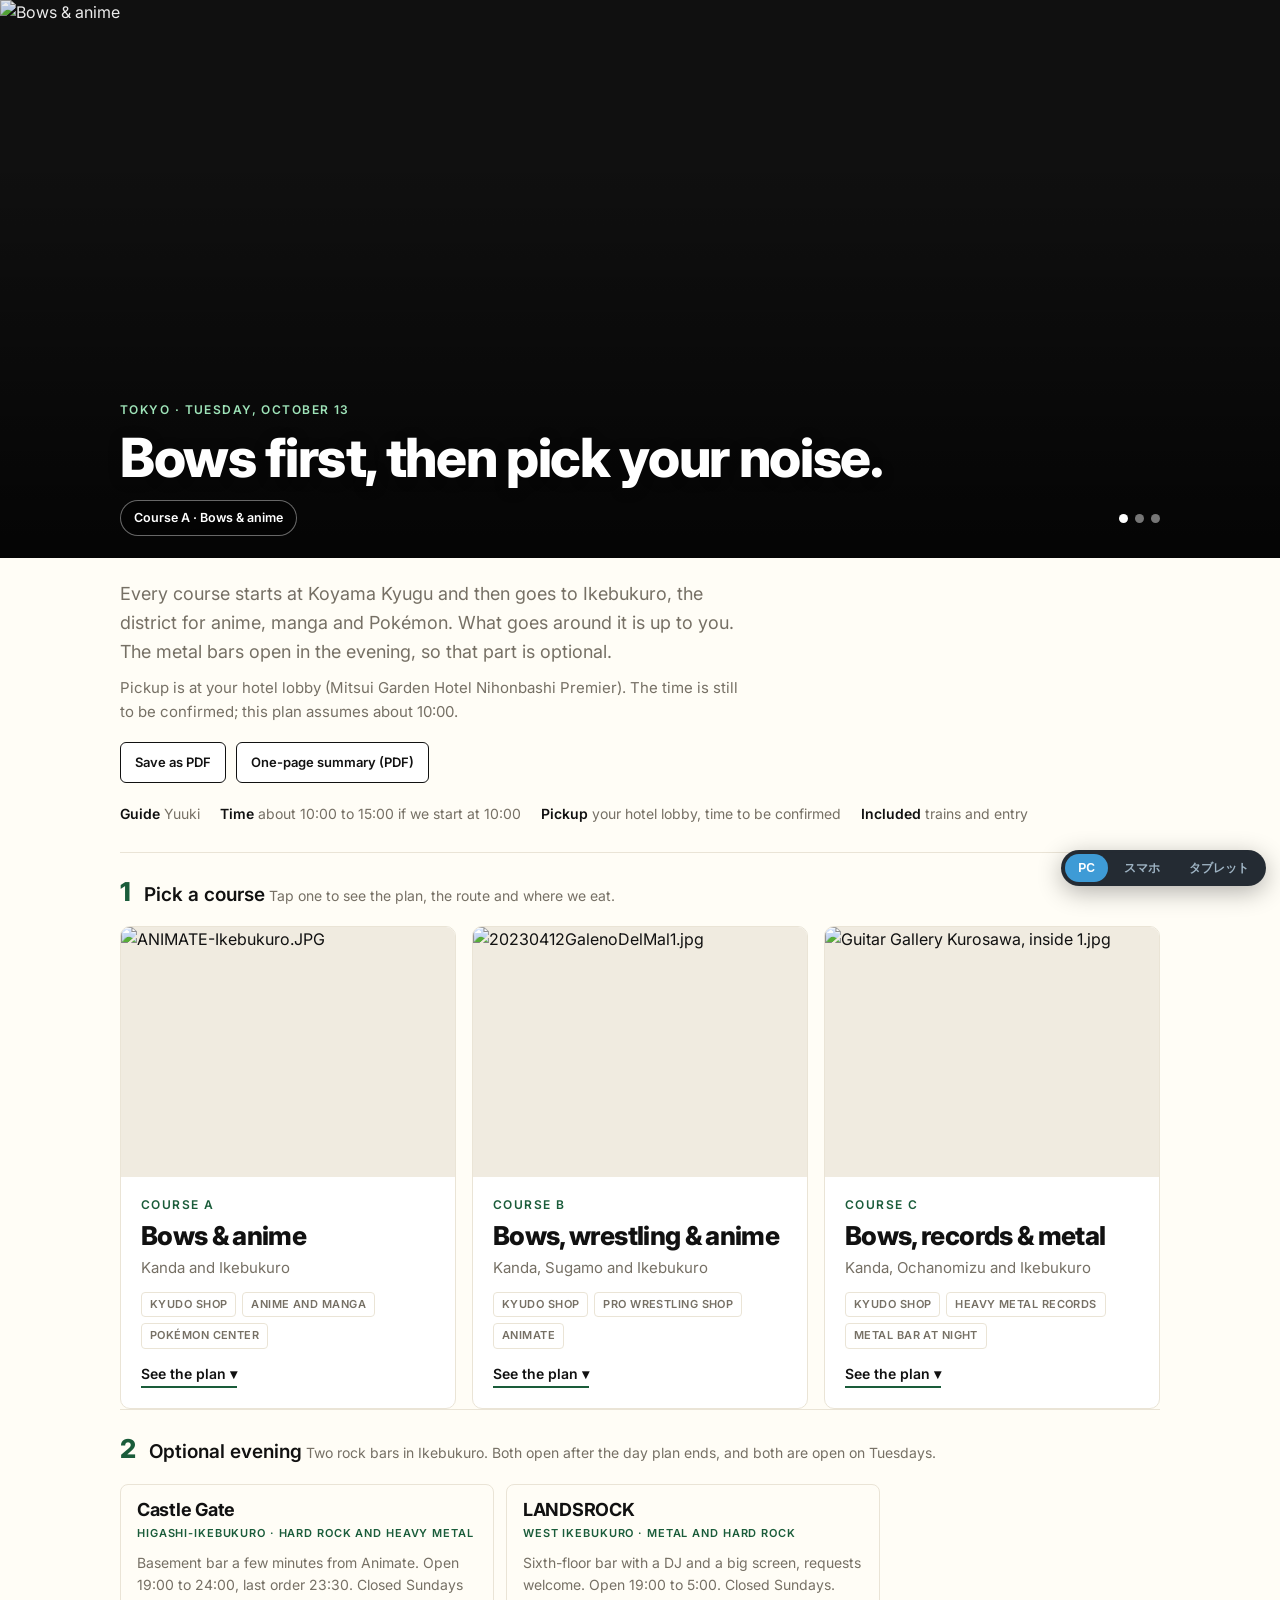
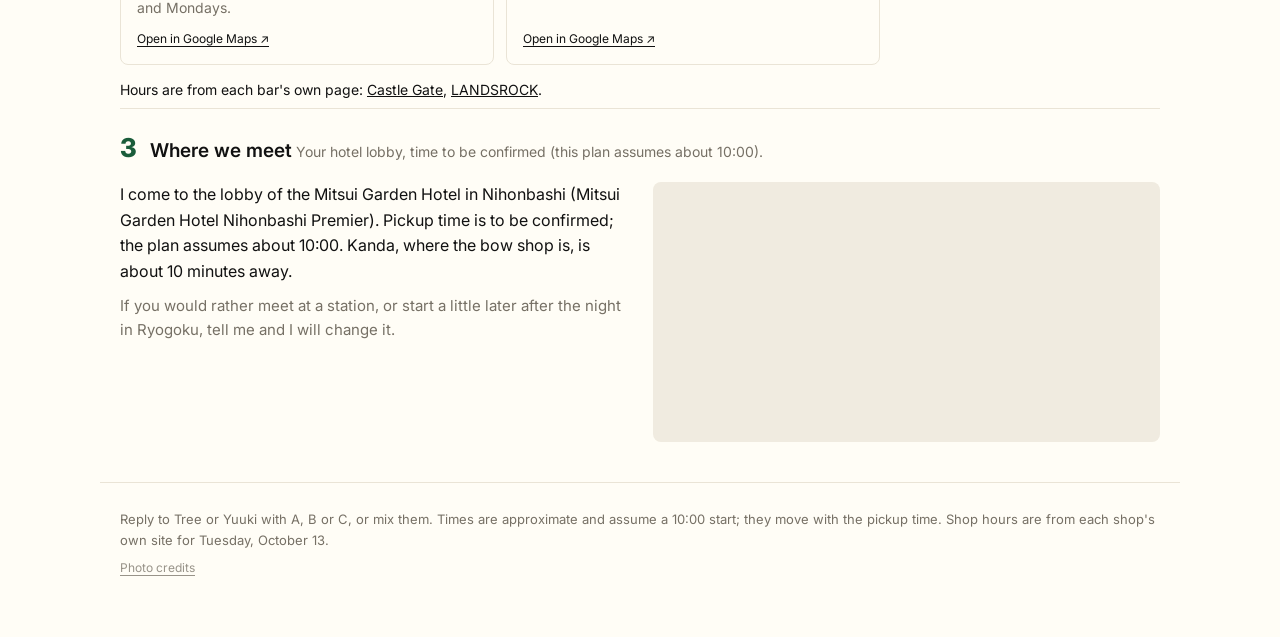
==== commit 6a949bca: "Pickup time to be confirmed; times labelled as if starting at 10:00 Co-Authored-By: Claude Sonnet 5." ====
--- a/preview.html
+++ b/preview.html
@@ -143,8 +143,9 @@
 </div></div>
 <div class="wrap hbody">
 <p>Every course starts at Koyama Kyugu and then goes to Ikebukuro, the district for anime, manga and Pokémon. What goes around it is up to you. The metal bars open in the evening, so that part is optional.</p>
+<p style="font-size:15px;color:var(--mute);margin-top:10px">Pickup is at your hotel lobby (Mitsui Garden Hotel Nihonbashi Premier). The time is still to be confirmed; this plan assumes about 10:00.</p>
 <div class="tools"><button class="tool" type="button" onclick="window.print()">Save as PDF</button><a class="tool" href="patrick-ikebukuro-oct13.pdf" target="_blank" rel="noopener">One-page summary (PDF)</a></div>
-<ul class="facts"><li><b>Guide</b> Yuuki</li><li><b>Time</b> 10:00 to about 15:00</li><li><b>Start</b> your hotel lobby</li><li><b>Included</b> trains and entry</li></ul>
+<ul class="facts"><li><b>Guide</b> Yuuki</li><li><b>Time</b> about 10:00 to 15:00 if we start at 10:00</li><li><b>Pickup</b> your hotel lobby, time to be confirmed</li><li><b>Included</b> trains and entry</li></ul>
 </div>
 </header>
 <div class="wrap">
@@ -165,7 +166,7 @@
 <p class="why">The anime course. The bow shop first, then Ikebukuro: the big Animate store, spicy ramen, and the Pokémon Center in Sunshine City. A good Tuesday for it, because every shop is open.</p>
 <div class="photos"><img src="https://thumb.wikimedia.org/wikipedia/commons/thumb/2/29/Professor_Inagaki_Genshiro.jpg/960px-Professor_Inagaki_Genshiro.jpg" alt="Professor Inagaki Genshiro.jpg" loading="lazy"><img src="https://thumb.wikimedia.org/wikipedia/commons/thumb/e/ec/Mega_Tokyo_Pok%C3%A9mon_Center_1.jpg/960px-Mega_Tokyo_Pok%C3%A9mon_Center_1.jpg" alt="Mega Tokyo Pokémon Center 1.jpg" loading="lazy"></div>
 <div class="dgrid">
-<div><h3>The day</h3><ol class="steps"><li><b>10:00</b><div><strong>Your hotel lobby</strong><span>I pick you up. Kanda is about 10 minutes away by train and a short walk.</span></div></li><li><b>10:15</b><div><strong>Koyama Kyugu, Kanda main store</strong><span>Bow maker for over 200 years, with its own workshop for bows, arrows and gloves. You can hold the bows and ask the staff anything. This is the main stop, so we take our time.</span></div></li><li><b>11:30</b><div><strong>Train to Ikebukuro</strong><span>Marunouchi Line from Awajicho station, one minute from the bow shop. About 17 minutes, no changes.</span></div></li><li><b>12:00</b><div><strong>Animate Ikebukuro main store</strong><span>The flagship store of Japan's biggest anime shop chain. About 5 minutes on foot from the east exit. Manga, character goods, and the streets around it are full of anime shops.</span></div></li><li><b>13:10</b><div><strong>Lunch at Kikanbo Ikebukuro</strong><span>Spicy miso ramen with chili and Sichuan pepper. You can ask for it milder.</span></div></li><li><b>14:00</b><div><strong>Walk to Sunshine City</strong><span>Down Sunshine 60 Street, a long shopping street of anime, game and manga shops. About 15 minutes at a slow pace.</span></div></li><li><b>14:20</b><div><strong>Pokémon Center Mega Tokyo</strong><span>On the second floor of the Alpa shopping area in Sunshine City. The biggest Pokémon store in Tokyo.</span></div></li><li><b>15:00</b><div><strong>Done</strong><span>In Ikebukuro. Back to Nihonbashi is about 30 minutes: Marunouchi Line to Otemachi, then one stop on the Hanzomon Line. Or we split here.</span></div></li></ol></div>
+<div><h3>The day</h3><p class="moves" style="margin:0 0 10px">Times are if we start at 10:00, and they move with the pickup time.</p><ol class="steps"><li><b>10:00</b><div><strong>Pickup at your hotel lobby</strong><span>Pickup time to be confirmed; this plan assumes about 10:00. Kanda is about 10 minutes away by train and a short walk.</span></div></li><li><b>10:15</b><div><strong>Koyama Kyugu, Kanda main store</strong><span>Bow maker for over 200 years, with its own workshop for bows, arrows and gloves. You can hold the bows and ask the staff anything. This is the main stop, so we take our time.</span></div></li><li><b>11:30</b><div><strong>Train to Ikebukuro</strong><span>Marunouchi Line from Awajicho station, one minute from the bow shop. About 17 minutes, no changes.</span></div></li><li><b>12:00</b><div><strong>Animate Ikebukuro main store</strong><span>The flagship store of Japan's biggest anime shop chain. About 5 minutes on foot from the east exit. Manga, character goods, and the streets around it are full of anime shops.</span></div></li><li><b>13:10</b><div><strong>Lunch at Kikanbo Ikebukuro</strong><span>Spicy miso ramen with chili and Sichuan pepper. You can ask for it milder.</span></div></li><li><b>14:00</b><div><strong>Walk to Sunshine City</strong><span>Down Sunshine 60 Street, a long shopping street of anime, game and manga shops. About 15 minutes at a slow pace.</span></div></li><li><b>14:20</b><div><strong>Pokémon Center Mega Tokyo</strong><span>On the second floor of the Alpa shopping area in Sunshine City. The biggest Pokémon store in Tokyo.</span></div></li><li><b>15:00</b><div><strong>Done</strong><span>In Ikebukuro. Back to Nihonbashi is about 30 minutes: Marunouchi Line to Otemachi, then one stop on the Hanzomon Line. Or we split here.</span></div></li></ol></div>
 <div><h3>The route</h3><div class="mapbox"><iframe src="https://maps.google.com/maps?saddr=Mitsui+Garden+Hotel+Nihonbashi+Premier&daddr=Koyama+Kyugu+Kanda+to:Animate+Ikebukuro+Main+Store+to:Kikanbo+Ikebukuro+to:Pokemon+Center+Mega+Tokyo+Sunshine+City&output=embed" loading="lazy" title="Route for course A" referrerpolicy="no-referrer-when-downgrade"></iframe></div>
 <p class="moves">Hotel → Kanda about 10 min. Awajicho → Ikebukuro about 17 min on the Marunouchi Line. Animate → Kikanbo → Sunshine City is all on foot. <a href="https://www.google.com/maps/dir/?api=1&origin=Mitsui+Garden+Hotel+Nihonbashi+Premier&destination=Pokemon+Center+Mega+Tokyo+Sunshine+City&waypoints=Koyama+Kyugu+Kanda%7CAnimate+Ikebukuro+Main+Store%7CKikanbo+Ikebukuro&travelmode=transit" target="_blank" rel="noopener">Open the route in Google Maps ↗</a></p></div>
 </div>
@@ -179,7 +180,7 @@
 <p class="why">The bow shop, ramen, then two floors of pro wrestling goods in Sugamo, and on to Animate in Ikebukuro. It is the day after Ryogoku, so you will have things to look for.</p>
 <div class="photos"><img src="https://thumb.wikimedia.org/wikipedia/commons/thumb/1/1e/20221107monstersparty.jpg/960px-20221107monstersparty.jpg" alt="20221107monstersparty.jpg" loading="lazy"><img src="https://upload.wikimedia.org/wikipedia/commons/2/2c/Animate_Ikebukuro.jpg" alt="Animate Ikebukuro.jpg" loading="lazy"></div>
 <div class="dgrid">
-<div><h3>The day</h3><ol class="steps"><li><b>10:00</b><div><strong>Your hotel lobby</strong><span>I pick you up. Kanda is about 10 minutes away by train and a short walk.</span></div></li><li><b>10:15</b><div><strong>Koyama Kyugu, Kanda main store</strong><span>Bow maker for over 200 years, with its own workshop for bows, arrows and gloves. You can hold the bows and ask the staff anything. This is the main stop, so we take our time.</span></div></li><li><b>11:35</b><div><strong>Lunch at Kikanbo Kanda</strong><span>About 7 minutes on foot from the bow shop. Spicy miso ramen with chili and Sichuan pepper, and it opens at 11:00, so no line yet.</span></div></li><li><b>12:25</b><div><strong>Train to Sugamo</strong><span>JR Yamanote Line from Kanda. About 20 minutes, no changes.</span></div></li><li><b>12:50</b><div><strong>Toudoukan pro wrestling shop</strong><span>Two floors of wrestling and MMA goods: masks, costumes, signed items, old programs and figures. One minute from the north exit of Sugamo station.</span></div></li><li><b>13:45</b><div><strong>Train to Ikebukuro</strong><span>Yamanote Line, two stops, about 5 minutes.</span></div></li><li><b>14:00</b><div><strong>Animate Ikebukuro main store</strong><span>About 5 minutes on foot from the east exit. Manga, character goods, and anime shops on the streets around it.</span></div></li><li><b>15:00</b><div><strong>Done</strong><span>In Ikebukuro. Back to Nihonbashi is about 30 minutes: Marunouchi Line to Otemachi, then one stop on the Hanzomon Line.</span></div></li></ol></div>
+<div><h3>The day</h3><p class="moves" style="margin:0 0 10px">Times are if we start at 10:00, and they move with the pickup time.</p><ol class="steps"><li><b>10:00</b><div><strong>Pickup at your hotel lobby</strong><span>Pickup time to be confirmed; this plan assumes about 10:00. Kanda is about 10 minutes away by train and a short walk.</span></div></li><li><b>10:15</b><div><strong>Koyama Kyugu, Kanda main store</strong><span>Bow maker for over 200 years, with its own workshop for bows, arrows and gloves. You can hold the bows and ask the staff anything. This is the main stop, so we take our time.</span></div></li><li><b>11:35</b><div><strong>Lunch at Kikanbo Kanda</strong><span>About 7 minutes on foot from the bow shop. Spicy miso ramen with chili and Sichuan pepper, and it opens at 11:00, so no line yet.</span></div></li><li><b>12:25</b><div><strong>Train to Sugamo</strong><span>JR Yamanote Line from Kanda. About 20 minutes, no changes.</span></div></li><li><b>12:50</b><div><strong>Toudoukan pro wrestling shop</strong><span>Two floors of wrestling and MMA goods: masks, costumes, signed items, old programs and figures. One minute from the north exit of Sugamo station.</span></div></li><li><b>13:45</b><div><strong>Train to Ikebukuro</strong><span>Yamanote Line, two stops, about 5 minutes.</span></div></li><li><b>14:00</b><div><strong>Animate Ikebukuro main store</strong><span>About 5 minutes on foot from the east exit. Manga, character goods, and anime shops on the streets around it.</span></div></li><li><b>15:00</b><div><strong>Done</strong><span>In Ikebukuro. Back to Nihonbashi is about 30 minutes: Marunouchi Line to Otemachi, then one stop on the Hanzomon Line.</span></div></li></ol></div>
 <div><h3>The route</h3><div class="mapbox"><iframe src="https://maps.google.com/maps?saddr=Mitsui+Garden+Hotel+Nihonbashi+Premier&daddr=Koyama+Kyugu+Kanda+to:Kikanbo+Kanda+Honten+to:Toudoukan+Sugamo+to:Animate+Ikebukuro+Main+Store&output=embed" loading="lazy" title="Route for course B" referrerpolicy="no-referrer-when-downgrade"></iframe></div>
 <p class="moves">Hotel → Kanda about 10 min. Kanda → Sugamo about 20 min on the Yamanote Line. Sugamo → Ikebukuro about 5 min. <a href="https://www.google.com/maps/dir/?api=1&origin=Mitsui+Garden+Hotel+Nihonbashi+Premier&destination=Animate+Ikebukuro+Main+Store&waypoints=Koyama+Kyugu+Kanda%7CKikanbo+Kanda+Honten%7CToudoukan+Sugamo&travelmode=transit" target="_blank" rel="noopener">Open the route in Google Maps ↗</a></p></div>
 </div>
@@ -193,7 +194,7 @@
 <p class="why">The music course. The bow shop, then the world&#x27;s biggest hard rock and heavy metal record store, and a second rock record store in Ikebukuro. At night, if you want, a metal bar.</p>
 <div class="photos"><img src="https://thumb.wikimedia.org/wikipedia/commons/thumb/4/41/Takamine_Premium_Shop_G-Club_Shibuya.jpg/960px-Takamine_Premium_Shop_G-Club_Shibuya.jpg" alt="Takamine Premium Shop G-Club Shibuya.jpg" loading="lazy"><img src="https://thumb.wikimedia.org/wikipedia/commons/thumb/2/29/Professor_Inagaki_Genshiro.jpg/960px-Professor_Inagaki_Genshiro.jpg" alt="Professor Inagaki Genshiro.jpg" loading="lazy"></div>
 <div class="dgrid">
-<div><h3>The day</h3><ol class="steps"><li><b>10:00</b><div><strong>Your hotel lobby</strong><span>I pick you up. Kanda is about 10 minutes away by train and a short walk.</span></div></li><li><b>10:15</b><div><strong>Koyama Kyugu, Kanda main store</strong><span>Bow maker for over 200 years, with its own workshop for bows, arrows and gloves. You can hold the bows and ask the staff anything. This is the main stop, so we take our time.</span></div></li><li><b>11:30</b><div><strong>Walk to Ochanomizu</strong><span>About 10 minutes. Guitar shops line the streets here. Hours differ shop by shop, so we look from outside until the metal store opens.</span></div></li><li><b>12:00</b><div><strong>Disk Union Hard Rock / Heavy Metal store</strong><span>In the basement by Ochanomizu station, only rock and metal. Japanese pressings with the paper obi, new and used. Opens at 12:00 on weekdays.</span></div></li><li><b>12:50</b><div><strong>Train to Ikebukuro</strong><span>Marunouchi Line from Ochanomizu. About 15 minutes, no changes.</span></div></li><li><b>13:20</b><div><strong>Lunch at Kikanbo Ikebukuro</strong><span>Spicy miso ramen with chili and Sichuan pepper. You can ask for it milder.</span></div></li><li><b>14:10</b><div><strong>Disk Union Ikebukuro</strong><span>Rock records and band T-shirts on the 9th floor, open 12:00 to 20:00. A short walk south-east of the station.</span></div></li><li><b>15:00</b><div><strong>Done</strong><span>In Ikebukuro. Or stay for the evening option below.</span></div></li><li><b>19:00</b><div><strong>Optional evening finish: Castle Gate</strong><span>Rock bar for hard rock and heavy metal in Higashi-Ikebukuro. It opens at 19:00, so this is after our day. Open Tuesday, last order 23:30. Say the word and I will meet you there.</span></div></li></ol></div>
+<div><h3>The day</h3><p class="moves" style="margin:0 0 10px">Times are if we start at 10:00, and they move with the pickup time.</p><ol class="steps"><li><b>10:00</b><div><strong>Pickup at your hotel lobby</strong><span>Pickup time to be confirmed; this plan assumes about 10:00. Kanda is about 10 minutes away by train and a short walk.</span></div></li><li><b>10:15</b><div><strong>Koyama Kyugu, Kanda main store</strong><span>Bow maker for over 200 years, with its own workshop for bows, arrows and gloves. You can hold the bows and ask the staff anything. This is the main stop, so we take our time.</span></div></li><li><b>11:30</b><div><strong>Walk to Ochanomizu</strong><span>About 10 minutes. Guitar shops line the streets here. Hours differ shop by shop, so we look from outside until the metal store opens.</span></div></li><li><b>12:00</b><div><strong>Disk Union Hard Rock / Heavy Metal store</strong><span>In the basement by Ochanomizu station, only rock and metal. Japanese pressings with the paper obi, new and used. Opens at 12:00 on weekdays.</span></div></li><li><b>12:50</b><div><strong>Train to Ikebukuro</strong><span>Marunouchi Line from Ochanomizu. About 15 minutes, no changes.</span></div></li><li><b>13:20</b><div><strong>Lunch at Kikanbo Ikebukuro</strong><span>Spicy miso ramen with chili and Sichuan pepper. You can ask for it milder.</span></div></li><li><b>14:10</b><div><strong>Disk Union Ikebukuro</strong><span>Rock records and band T-shirts on the 9th floor, open 12:00 to 20:00. A short walk south-east of the station.</span></div></li><li><b>15:00</b><div><strong>Done</strong><span>In Ikebukuro. Or stay for the evening option below.</span></div></li><li><b>19:00</b><div><strong>Optional evening finish: Castle Gate</strong><span>Rock bar for hard rock and heavy metal in Higashi-Ikebukuro. It opens at 19:00, so this is after our day. Open Tuesday, last order 23:30. Say the word and I will meet you there.</span></div></li></ol></div>
 <div><h3>The route</h3><div class="mapbox"><iframe src="https://maps.google.com/maps?saddr=Mitsui+Garden+Hotel+Nihonbashi+Premier&daddr=Koyama+Kyugu+Kanda+to:Disk+Union+Ochanomizu+Hard+Rock+Heavy+Metal+to:Kikanbo+Ikebukuro+to:Disk+Union+Ikebukuro+to:Rock+Bar+Castle+gate+Ikebukuro&output=embed" loading="lazy" title="Route for course C" referrerpolicy="no-referrer-when-downgrade"></iframe></div>
 <p class="moves">Hotel → Kanda about 10 min. Kanda → Ochanomizu 10 min on foot. Ochanomizu → Ikebukuro about 15 min on the Marunouchi Line. <a href="https://www.google.com/maps/dir/?api=1&origin=Mitsui+Garden+Hotel+Nihonbashi+Premier&destination=Rock+Bar+Castle+gate+Ikebukuro&waypoints=Koyama+Kyugu+Kanda%7CDisk+Union+Ochanomizu+Hard+Rock+Heavy+Metal%7CKikanbo+Ikebukuro%7CDisk+Union+Ikebukuro&travelmode=transit" target="_blank" rel="noopener">Open the route in Google Maps ↗</a></p></div>
 </div>
@@ -208,14 +209,14 @@
 <a class="eat" href="https://www.google.com/maps/search/?api=1&query=LANDSROCK+Ikebukuro" target="_blank" rel="noopener"><span class="eb"><strong>LANDSROCK</strong><em>West Ikebukuro · metal and hard rock</em><span>Sixth-floor bar with a DJ and a big screen, requests welcome. Open 19:00 to 5:00. Closed Sundays.</span><i>Open in Google Maps ↗</i></span></a>
 </div>
 <p class="hint" style="margin:0 0 6px;font-size:14px">Hours are from each bar's own page: <a href="https://peraichi.com/landing_pages/view/castlegate" target="_blank" rel="noopener">Castle Gate</a>, <a href="https://lands-rock.com/" target="_blank" rel="noopener">LANDSROCK</a>.</p>
-<div class="sechead"><span class="n">3</span><div><b>Where we meet</b> <span>Your hotel lobby at 10:00.</span></div></div>
+<div class="sechead"><span class="n">3</span><div><b>Where we meet</b> <span>Your hotel lobby, time to be confirmed (this plan assumes about 10:00).</span></div></div>
 <div class="arrival">
-<div><p>I come to the lobby of the Mitsui Garden Hotel in Nihonbashi. Kanda, where the bow shop is, is about 10 minutes away.</p>
+<div><p>I come to the lobby of the Mitsui Garden Hotel in Nihonbashi (Mitsui Garden Hotel Nihonbashi Premier). Pickup time is to be confirmed; the plan assumes about 10:00. Kanda, where the bow shop is, is about 10 minutes away.</p>
 <p class="hint">If you would rather meet at a station, or start a little later after the night in Ryogoku, tell me and I will change it.</p></div>
 <div class="mapbox"><iframe src="https://maps.google.com/maps?q=Mitsui+Garden+Hotel+Nihonbashi+Premier&output=embed&z=12" loading="lazy" title="Mitsui Garden Hotel Nihonbashi" referrerpolicy="no-referrer-when-downgrade"></iframe></div>
 </div>
 </div>
-<footer class="wrap"><p>Reply to Tree or Yuuki with A, B or C, or mix them. Times are approximate and can move on the day. Shop hours are from each shop's own site for Tuesday, October 13.</p>
+<footer class="wrap"><p>Reply to Tree or Yuuki with A, B or C, or mix them. Times are approximate and assume a 10:00 start; they move with the pickup time. Shop hours are from each shop's own site for Tuesday, October 13.</p>
 <details class="cred"><summary>Photo credits</summary><p>ANIMATE-Ikebukuro.JPG by Itasan (CC BY-SA 3.0); Professor Inagaki Genshiro.jpg (CC BY-SA 3.0); Mega Tokyo Pokémon Center 1.jpg by Maplestrip (CC BY 3.0); Very hot tsukemen (close-up).jpg (CC BY 2.0); 20230412GalenoDelMal1.jpg (CC BY-SA 4.0); 20221107monstersparty.jpg (CC BY-SA 4.0); Animate Ikebukuro.jpg by User:(WT-shared) Trsqr (CC BY-SA 4.0); Guitar Gallery Kurosawa, inside 1.jpg (CC BY 2.0); Takamine Premium Shop G-Club Shibuya.jpg (CC BY-SA 2.0), via Wikimedia Commons.</p></details></footer>
 <script>
 (function(){
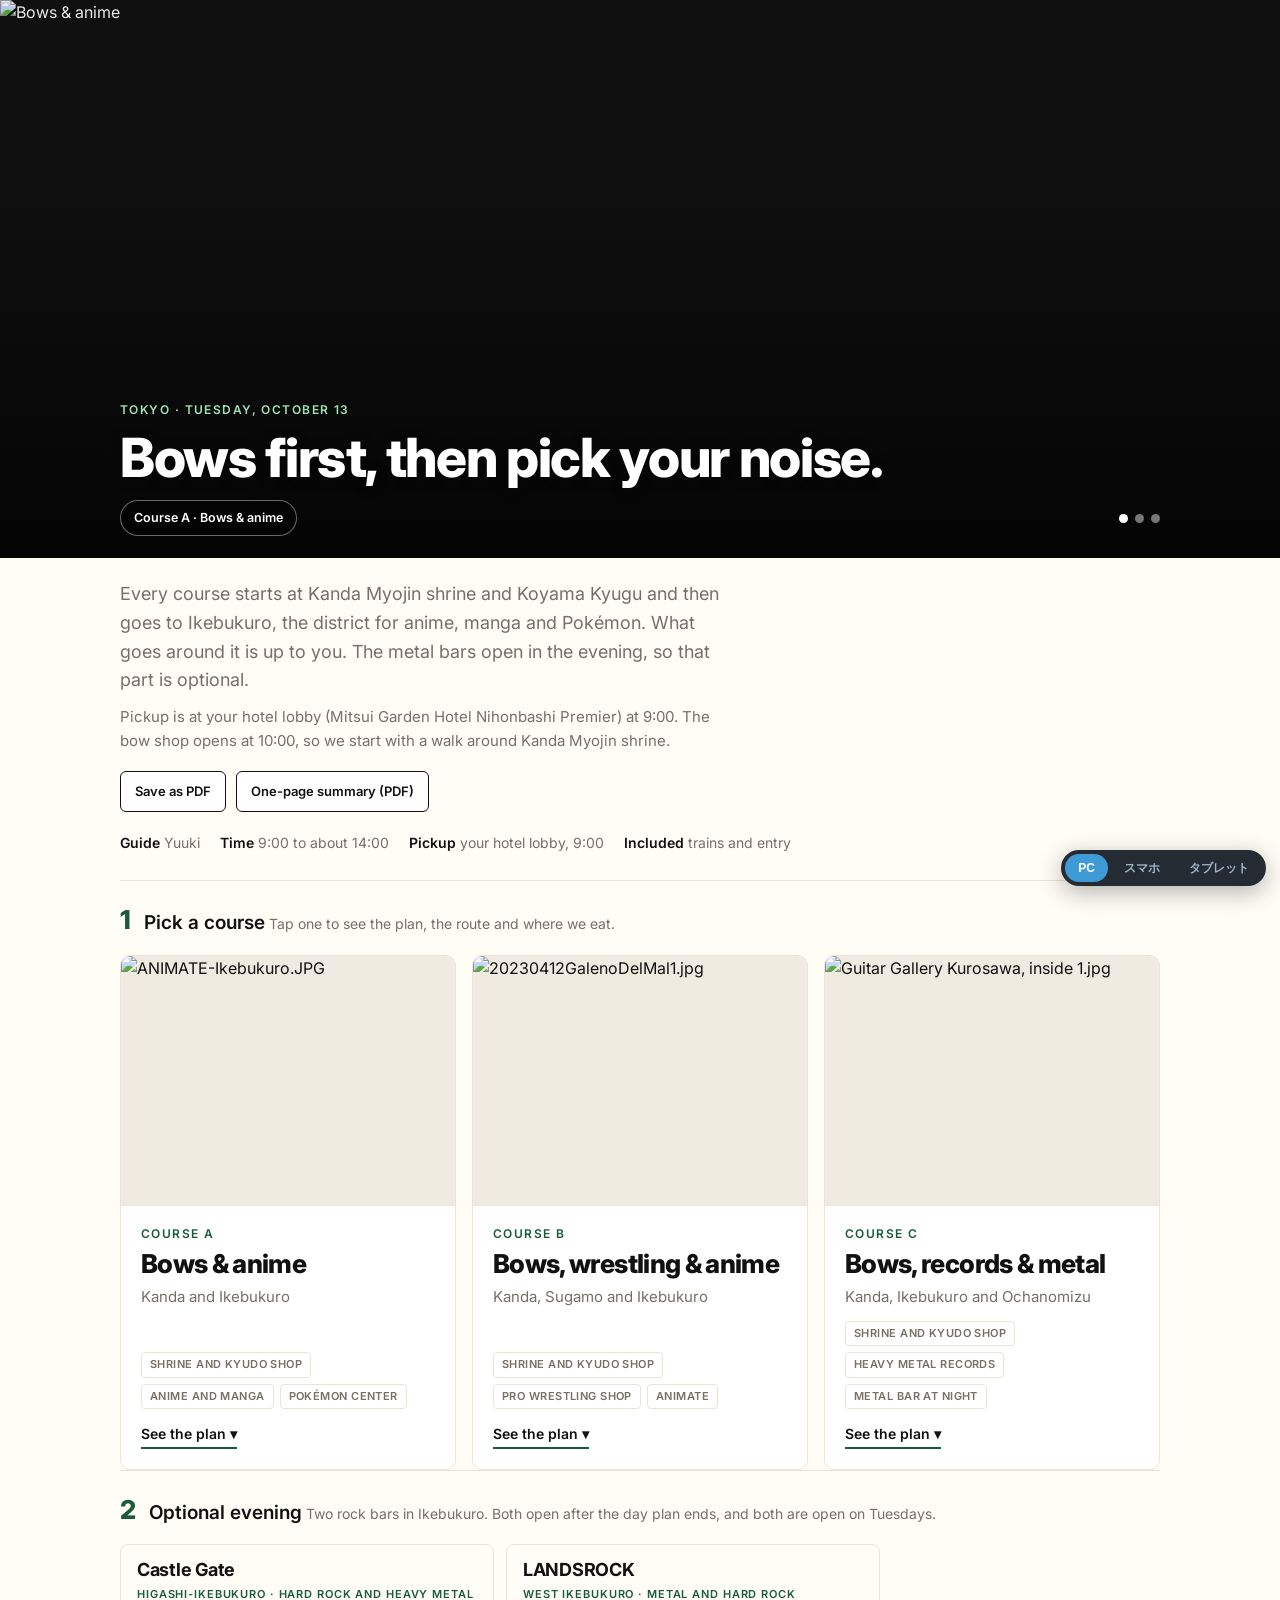
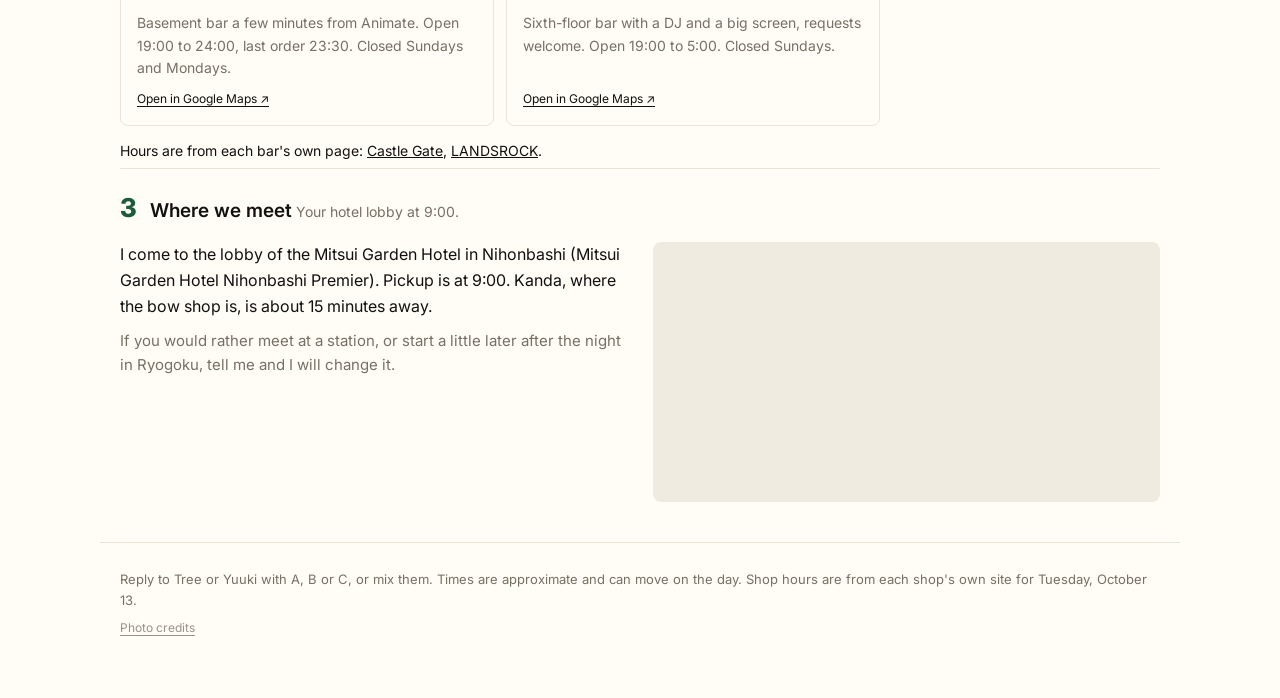
==== commit 3830d687: "Confirmed 9:00 pickup: add Kanda Myojin, shift courses to finish about 14:00 Co-Authored-By: Claude " ====
--- a/preview.html
+++ b/preview.html
@@ -142,10 +142,10 @@
 <div class="snav"><button class="slabel" type="button"></button><div class="dots"><button type="button" aria-label="Show course A"></button><button type="button" aria-label="Show course B"></button><button type="button" aria-label="Show course C"></button></div></div>
 </div></div>
 <div class="wrap hbody">
-<p>Every course starts at Koyama Kyugu and then goes to Ikebukuro, the district for anime, manga and Pokémon. What goes around it is up to you. The metal bars open in the evening, so that part is optional.</p>
-<p style="font-size:15px;color:var(--mute);margin-top:10px">Pickup is at your hotel lobby (Mitsui Garden Hotel Nihonbashi Premier). The time is still to be confirmed; this plan assumes about 10:00.</p>
+<p>Every course starts at Kanda Myojin shrine and Koyama Kyugu and then goes to Ikebukuro, the district for anime, manga and Pokémon. What goes around it is up to you. The metal bars open in the evening, so that part is optional.</p>
+<p style="font-size:15px;color:var(--mute);margin-top:10px">Pickup is at your hotel lobby (Mitsui Garden Hotel Nihonbashi Premier) at 9:00. The bow shop opens at 10:00, so we start with a walk around Kanda Myojin shrine.</p>
 <div class="tools"><button class="tool" type="button" onclick="window.print()">Save as PDF</button><a class="tool" href="patrick-ikebukuro-oct13.pdf" target="_blank" rel="noopener">One-page summary (PDF)</a></div>
-<ul class="facts"><li><b>Guide</b> Yuuki</li><li><b>Time</b> about 10:00 to 15:00 if we start at 10:00</li><li><b>Pickup</b> your hotel lobby, time to be confirmed</li><li><b>Included</b> trains and entry</li></ul>
+<ul class="facts"><li><b>Guide</b> Yuuki</li><li><b>Time</b> 9:00 to about 14:00</li><li><b>Pickup</b> your hotel lobby, 9:00</li><li><b>Included</b> trains and entry</li></ul>
 </div>
 </header>
 <div class="wrap">
@@ -153,54 +153,54 @@
 <div class="menu"><button class="mcard" type="button" data-course="A" aria-expanded="false" aria-controls="detail-A">
 <img src="https://upload.wikimedia.org/wikipedia/commons/c/c5/ANIMATE-Ikebukuro.JPG" alt="ANIMATE-Ikebukuro.JPG" loading="lazy">
 <span class="mb"><span class="mk">Course A</span><span class="mt">Bows &amp; anime</span>
-<span class="mtag">Kanda and Ikebukuro</span><ul class="mch"><li>Kyudo shop</li><li>Anime and manga</li><li>Pokémon Center</li></ul><span class="mopen">See the plan</span></span></button><button class="mcard" type="button" data-course="B" aria-expanded="false" aria-controls="detail-B">
+<span class="mtag">Kanda and Ikebukuro</span><ul class="mch"><li>Shrine and kyudo shop</li><li>Anime and manga</li><li>Pokémon Center</li></ul><span class="mopen">See the plan</span></span></button><button class="mcard" type="button" data-course="B" aria-expanded="false" aria-controls="detail-B">
 <img src="https://thumb.wikimedia.org/wikipedia/commons/thumb/f/fb/20230412GalenoDelMal1.jpg/960px-20230412GalenoDelMal1.jpg" alt="20230412GalenoDelMal1.jpg" loading="lazy">
 <span class="mb"><span class="mk">Course B</span><span class="mt">Bows, wrestling &amp; anime</span>
-<span class="mtag">Kanda, Sugamo and Ikebukuro</span><ul class="mch"><li>Kyudo shop</li><li>Pro wrestling shop</li><li>Animate</li></ul><span class="mopen">See the plan</span></span></button><button class="mcard" type="button" data-course="C" aria-expanded="false" aria-controls="detail-C">
+<span class="mtag">Kanda, Sugamo and Ikebukuro</span><ul class="mch"><li>Shrine and kyudo shop</li><li>Pro wrestling shop</li><li>Animate</li></ul><span class="mopen">See the plan</span></span></button><button class="mcard" type="button" data-course="C" aria-expanded="false" aria-controls="detail-C">
 <img src="https://thumb.wikimedia.org/wikipedia/commons/thumb/a/a9/Guitar_Gallery_Kurosawa%2C_inside_1.jpg/960px-Guitar_Gallery_Kurosawa%2C_inside_1.jpg" alt="Guitar Gallery Kurosawa, inside 1.jpg" loading="lazy">
 <span class="mb"><span class="mk">Course C</span><span class="mt">Bows, records &amp; metal</span>
-<span class="mtag">Kanda, Ochanomizu and Ikebukuro</span><ul class="mch"><li>Kyudo shop</li><li>Heavy metal records</li><li>Metal bar at night</li></ul><span class="mopen">See the plan</span></span></button></div>
+<span class="mtag">Kanda, Ikebukuro and Ochanomizu</span><ul class="mch"><li>Shrine and kyudo shop</li><li>Heavy metal records</li><li>Metal bar at night</li></ul><span class="mopen">See the plan</span></span></button></div>
 <section class="detail" id="detail-A" hidden><div class="dwrap"><div class="dtop"></div>
 <div class="dhead"><div><p class="kicker">Course A · Kanda and Ikebukuro</p><h2>Bows &amp; anime</h2></div>
 <button class="dclose" type="button" aria-label="Close">Close ✕</button></div>
-<p class="why">The anime course. The bow shop first, then Ikebukuro: the big Animate store, spicy ramen, and the Pokémon Center in Sunshine City. A good Tuesday for it, because every shop is open.</p>
+<p class="why">The anime course. The shrine and the bow shop first, then Ikebukuro: the big Animate store, spicy ramen, and the Pokémon Center in Sunshine City. Everything is open by the time we arrive.</p>
 <div class="photos"><img src="https://thumb.wikimedia.org/wikipedia/commons/thumb/2/29/Professor_Inagaki_Genshiro.jpg/960px-Professor_Inagaki_Genshiro.jpg" alt="Professor Inagaki Genshiro.jpg" loading="lazy"><img src="https://thumb.wikimedia.org/wikipedia/commons/thumb/e/ec/Mega_Tokyo_Pok%C3%A9mon_Center_1.jpg/960px-Mega_Tokyo_Pok%C3%A9mon_Center_1.jpg" alt="Mega Tokyo Pokémon Center 1.jpg" loading="lazy"></div>
 <div class="dgrid">
-<div><h3>The day</h3><p class="moves" style="margin:0 0 10px">Times are if we start at 10:00, and they move with the pickup time.</p><ol class="steps"><li><b>10:00</b><div><strong>Pickup at your hotel lobby</strong><span>Pickup time to be confirmed; this plan assumes about 10:00. Kanda is about 10 minutes away by train and a short walk.</span></div></li><li><b>10:15</b><div><strong>Koyama Kyugu, Kanda main store</strong><span>Bow maker for over 200 years, with its own workshop for bows, arrows and gloves. You can hold the bows and ask the staff anything. This is the main stop, so we take our time.</span></div></li><li><b>11:30</b><div><strong>Train to Ikebukuro</strong><span>Marunouchi Line from Awajicho station, one minute from the bow shop. About 17 minutes, no changes.</span></div></li><li><b>12:00</b><div><strong>Animate Ikebukuro main store</strong><span>The flagship store of Japan's biggest anime shop chain. About 5 minutes on foot from the east exit. Manga, character goods, and the streets around it are full of anime shops.</span></div></li><li><b>13:10</b><div><strong>Lunch at Kikanbo Ikebukuro</strong><span>Spicy miso ramen with chili and Sichuan pepper. You can ask for it milder.</span></div></li><li><b>14:00</b><div><strong>Walk to Sunshine City</strong><span>Down Sunshine 60 Street, a long shopping street of anime, game and manga shops. About 15 minutes at a slow pace.</span></div></li><li><b>14:20</b><div><strong>Pokémon Center Mega Tokyo</strong><span>On the second floor of the Alpa shopping area in Sunshine City. The biggest Pokémon store in Tokyo.</span></div></li><li><b>15:00</b><div><strong>Done</strong><span>In Ikebukuro. Back to Nihonbashi is about 30 minutes: Marunouchi Line to Otemachi, then one stop on the Hanzomon Line. Or we split here.</span></div></li></ol></div>
-<div><h3>The route</h3><div class="mapbox"><iframe src="https://maps.google.com/maps?saddr=Mitsui+Garden+Hotel+Nihonbashi+Premier&daddr=Koyama+Kyugu+Kanda+to:Animate+Ikebukuro+Main+Store+to:Kikanbo+Ikebukuro+to:Pokemon+Center+Mega+Tokyo+Sunshine+City&output=embed" loading="lazy" title="Route for course A" referrerpolicy="no-referrer-when-downgrade"></iframe></div>
-<p class="moves">Hotel → Kanda about 10 min. Awajicho → Ikebukuro about 17 min on the Marunouchi Line. Animate → Kikanbo → Sunshine City is all on foot. <a href="https://www.google.com/maps/dir/?api=1&origin=Mitsui+Garden+Hotel+Nihonbashi+Premier&destination=Pokemon+Center+Mega+Tokyo+Sunshine+City&waypoints=Koyama+Kyugu+Kanda%7CAnimate+Ikebukuro+Main+Store%7CKikanbo+Ikebukuro&travelmode=transit" target="_blank" rel="noopener">Open the route in Google Maps ↗</a></p></div>
+<div><h3>The day</h3><ol class="steps"><li><b>9:00</b><div><strong>Pickup at your hotel lobby</strong><span>Confirmed for 9:00. Mitsukoshimae station is right next to the hotel.</span></div></li><li><b>9:15</b><div><strong>Train to Kanda Myojin</strong><span>Ginza Line from Mitsukoshimae to Suehirocho, about 5 minutes, then a short walk.</span></div></li><li><b>9:30</b><div><strong>Kanda Myojin shrine</strong><span>An old Edo shrine above Akihabara, popular with anime fans. We walk the grounds in the quiet before the bow shop opens.</span></div></li><li><b>10:00</b><div><strong>Walk to Koyama Kyugu</strong><span>About 15 minutes on foot, downhill.</span></div></li><li><b>10:15</b><div><strong>Koyama Kyugu, Kanda main store</strong><span>Bow maker for over 200 years, with its own workshop for bows, arrows and gloves. It opens at 10:00. You can hold the bows and ask the staff anything. This is the main stop, so we take our time.</span></div></li><li><b>11:00</b><div><strong>Train to Ikebukuro</strong><span>Marunouchi Line from Awajicho station, one minute from the bow shop. About 17 minutes, no changes.</span></div></li><li><b>11:30</b><div><strong>Animate Ikebukuro main store</strong><span>The flagship store of Japan's biggest anime shop chain. About 5 minutes on foot from the east exit. Manga, character goods, and the streets around it are full of anime shops.</span></div></li><li><b>12:30</b><div><strong>Lunch at Kikanbo Ikebukuro</strong><span>Spicy miso ramen with chili and Sichuan pepper. You can ask for it milder.</span></div></li><li><b>13:15</b><div><strong>Walk to Sunshine City</strong><span>Down Sunshine 60 Street, a long shopping street of anime, game and manga shops. About 15 minutes at a slow pace.</span></div></li><li><b>13:30</b><div><strong>Pokémon Center Mega Tokyo</strong><span>On the second floor of the Alpa shopping area in Sunshine City. The biggest Pokémon store in Tokyo.</span></div></li><li><b>14:00</b><div><strong>Done</strong><span>In Ikebukuro. Back to Nihonbashi is about 30 minutes: Marunouchi Line to Otemachi, then one stop on the Hanzomon Line. Or we split here.</span></div></li></ol></div>
+<div><h3>The route</h3><div class="mapbox"><iframe src="https://maps.google.com/maps?saddr=Mitsui+Garden+Hotel+Nihonbashi+Premier&daddr=Kanda+Myojin+to:Koyama+Kyugu+Kanda+to:Animate+Ikebukuro+Main+Store+to:Kikanbo+Ikebukuro+to:Pokemon+Center+Mega+Tokyo+Sunshine+City&output=embed" loading="lazy" title="Route for course A" referrerpolicy="no-referrer-when-downgrade"></iframe></div>
+<p class="moves">Hotel → Kanda Myojin about 5 min on the Ginza Line plus a short walk. Awajicho → Ikebukuro about 17 min on the Marunouchi Line. In Ikebukuro everything is on foot. <a href="https://www.google.com/maps/dir/?api=1&origin=Mitsui+Garden+Hotel+Nihonbashi+Premier&destination=Pokemon+Center+Mega+Tokyo+Sunshine+City&waypoints=Kanda+Myojin%7CKoyama+Kyugu+Kanda%7CAnimate+Ikebukuro+Main+Store%7CKikanbo+Ikebukuro&travelmode=transit" target="_blank" rel="noopener">Open the route in Google Maps ↗</a></p></div>
 </div>
 <h3>Where we eat</h3><div class="eats" style="--n:1"><a class="eat" href="https://www.google.com/maps/search/?api=1&query=Kikanbo+Ikebukuro" target="_blank" rel="noopener"><img src="https://thumb.wikimedia.org/wikipedia/commons/thumb/8/8c/Very_hot_tsukemen_%28close-up%29.jpg/960px-Very_hot_tsukemen_%28close-up%29.jpg" alt="Very hot tsukemen (close-up).jpg" loading="lazy"><span class="eb"><strong>Kikanbo Ikebukuro</strong><em>Ikebukuro · spicy miso ramen</em><span>Red miso broth with chili and Sichuan pepper. You pick how hot and how numbing. Open 11:00 to 21:30.</span><i>Open in Google Maps ↗</i></span></a></div>
-<div class="notes"><p><b>Good for</b> The most anime of the three, and the least train time after the first ride.</p><p><b>Keep in mind</b> Kikanbo is spicy, but you can ask for it milder. The metal bars in Ikebukuro open at 19:00, after this plan ends.</p></div>
-<p class="links"><a href="https://koyama-kyugu.co.jp/store/" target="_blank" rel="noopener">Koyama Kyugu ↗</a> <a href="https://www.animate.co.jp/shop/ikebukuro/" target="_blank" rel="noopener">Animate Ikebukuro ↗</a> <a href="https://kikanbo.co.jp/pages/shop" target="_blank" rel="noopener">Kikanbo ↗</a> <a href="https://shop.pokemon.co.jp/ja/shop/pokemoncenter-megatokyo/" target="_blank" rel="noopener">Pokémon Center Mega Tokyo ↗</a></p>
+<div class="notes"><p><b>Good for</b> The most anime of the three, and only one long train ride.</p><p><b>Keep in mind</b> Kikanbo is spicy, but you can ask for it milder. The metal bars in Ikebukuro open at 19:00, after this plan ends.</p></div>
+<p class="links"><a href="https://www.kandamyoujin.or.jp/" target="_blank" rel="noopener">Kanda Myojin ↗</a> <a href="https://koyama-kyugu.co.jp/store/" target="_blank" rel="noopener">Koyama Kyugu ↗</a> <a href="https://www.animate.co.jp/shop/ikebukuro/" target="_blank" rel="noopener">Animate Ikebukuro ↗</a> <a href="https://kikanbo.co.jp/pages/shop" target="_blank" rel="noopener">Kikanbo ↗</a> <a href="https://shop.pokemon.co.jp/ja/shop/pokemoncenter-megatokyo/" target="_blank" rel="noopener">Pokémon Center Mega Tokyo ↗</a></p>
 <a class="choose" href="mailto:icchan417@gmail.com?subject=Oct 13 tour: I choose course A (Bows &amp; anime)">Choose course A</a>
 </div></section><section class="detail" id="detail-B" hidden><div class="dwrap"><div class="dtop"></div>
 <div class="dhead"><div><p class="kicker">Course B · Kanda, Sugamo and Ikebukuro</p><h2>Bows, wrestling &amp; anime</h2></div>
 <button class="dclose" type="button" aria-label="Close">Close ✕</button></div>
-<p class="why">The bow shop, ramen, then two floors of pro wrestling goods in Sugamo, and on to Animate in Ikebukuro. It is the day after Ryogoku, so you will have things to look for.</p>
+<p class="why">The shrine and the bow shop, then ramen, two floors of pro wrestling goods in Sugamo, and Animate in Ikebukuro. It is the day after Ryogoku, so you will have things to look for.</p>
 <div class="photos"><img src="https://thumb.wikimedia.org/wikipedia/commons/thumb/1/1e/20221107monstersparty.jpg/960px-20221107monstersparty.jpg" alt="20221107monstersparty.jpg" loading="lazy"><img src="https://upload.wikimedia.org/wikipedia/commons/2/2c/Animate_Ikebukuro.jpg" alt="Animate Ikebukuro.jpg" loading="lazy"></div>
 <div class="dgrid">
-<div><h3>The day</h3><p class="moves" style="margin:0 0 10px">Times are if we start at 10:00, and they move with the pickup time.</p><ol class="steps"><li><b>10:00</b><div><strong>Pickup at your hotel lobby</strong><span>Pickup time to be confirmed; this plan assumes about 10:00. Kanda is about 10 minutes away by train and a short walk.</span></div></li><li><b>10:15</b><div><strong>Koyama Kyugu, Kanda main store</strong><span>Bow maker for over 200 years, with its own workshop for bows, arrows and gloves. You can hold the bows and ask the staff anything. This is the main stop, so we take our time.</span></div></li><li><b>11:35</b><div><strong>Lunch at Kikanbo Kanda</strong><span>About 7 minutes on foot from the bow shop. Spicy miso ramen with chili and Sichuan pepper, and it opens at 11:00, so no line yet.</span></div></li><li><b>12:25</b><div><strong>Train to Sugamo</strong><span>JR Yamanote Line from Kanda. About 20 minutes, no changes.</span></div></li><li><b>12:50</b><div><strong>Toudoukan pro wrestling shop</strong><span>Two floors of wrestling and MMA goods: masks, costumes, signed items, old programs and figures. One minute from the north exit of Sugamo station.</span></div></li><li><b>13:45</b><div><strong>Train to Ikebukuro</strong><span>Yamanote Line, two stops, about 5 minutes.</span></div></li><li><b>14:00</b><div><strong>Animate Ikebukuro main store</strong><span>About 5 minutes on foot from the east exit. Manga, character goods, and anime shops on the streets around it.</span></div></li><li><b>15:00</b><div><strong>Done</strong><span>In Ikebukuro. Back to Nihonbashi is about 30 minutes: Marunouchi Line to Otemachi, then one stop on the Hanzomon Line.</span></div></li></ol></div>
-<div><h3>The route</h3><div class="mapbox"><iframe src="https://maps.google.com/maps?saddr=Mitsui+Garden+Hotel+Nihonbashi+Premier&daddr=Koyama+Kyugu+Kanda+to:Kikanbo+Kanda+Honten+to:Toudoukan+Sugamo+to:Animate+Ikebukuro+Main+Store&output=embed" loading="lazy" title="Route for course B" referrerpolicy="no-referrer-when-downgrade"></iframe></div>
-<p class="moves">Hotel → Kanda about 10 min. Kanda → Sugamo about 20 min on the Yamanote Line. Sugamo → Ikebukuro about 5 min. <a href="https://www.google.com/maps/dir/?api=1&origin=Mitsui+Garden+Hotel+Nihonbashi+Premier&destination=Animate+Ikebukuro+Main+Store&waypoints=Koyama+Kyugu+Kanda%7CKikanbo+Kanda+Honten%7CToudoukan+Sugamo&travelmode=transit" target="_blank" rel="noopener">Open the route in Google Maps ↗</a></p></div>
+<div><h3>The day</h3><ol class="steps"><li><b>9:00</b><div><strong>Pickup at your hotel lobby</strong><span>Confirmed for 9:00. Mitsukoshimae station is right next to the hotel.</span></div></li><li><b>9:15</b><div><strong>Train to Kanda Myojin</strong><span>Ginza Line from Mitsukoshimae to Suehirocho, about 5 minutes, then a short walk.</span></div></li><li><b>9:30</b><div><strong>Kanda Myojin shrine</strong><span>An old Edo shrine above Akihabara, popular with anime fans. We walk the grounds in the quiet before the bow shop opens.</span></div></li><li><b>10:00</b><div><strong>Walk to Koyama Kyugu</strong><span>About 15 minutes on foot, downhill.</span></div></li><li><b>10:15</b><div><strong>Koyama Kyugu, Kanda main store</strong><span>Bow maker for over 200 years, with its own workshop for bows, arrows and gloves. It opens at 10:00. You can hold the bows and ask the staff anything. This is the main stop, so we take our time.</span></div></li><li><b>11:00</b><div><strong>Lunch at Kikanbo Kanda</strong><span>About 7 minutes on foot from the bow shop. Spicy miso ramen with chili and Sichuan pepper. It opens at 11:00, so no line yet.</span></div></li><li><b>11:55</b><div><strong>Train to Sugamo</strong><span>JR Yamanote Line from Kanda. About 20 minutes, no changes.</span></div></li><li><b>12:20</b><div><strong>Toudoukan pro wrestling shop</strong><span>Two floors of wrestling and MMA goods: masks, costumes, signed items, old programs and figures. One minute from the north exit of Sugamo station.</span></div></li><li><b>13:10</b><div><strong>Train to Ikebukuro</strong><span>Yamanote Line, two stops, about 5 minutes.</span></div></li><li><b>13:20</b><div><strong>Animate Ikebukuro main store</strong><span>About 5 minutes on foot from the east exit. Manga, character goods, and anime shops on the streets around it.</span></div></li><li><b>14:00</b><div><strong>Done</strong><span>In Ikebukuro. Back to Nihonbashi is about 30 minutes: Marunouchi Line to Otemachi, then one stop on the Hanzomon Line.</span></div></li></ol></div>
+<div><h3>The route</h3><div class="mapbox"><iframe src="https://maps.google.com/maps?saddr=Mitsui+Garden+Hotel+Nihonbashi+Premier&daddr=Kanda+Myojin+to:Koyama+Kyugu+Kanda+to:Kikanbo+Kanda+Honten+to:Toudoukan+Sugamo+to:Animate+Ikebukuro+Main+Store&output=embed" loading="lazy" title="Route for course B" referrerpolicy="no-referrer-when-downgrade"></iframe></div>
+<p class="moves">Hotel → Kanda Myojin about 5 min on the Ginza Line plus a short walk. Kanda → Sugamo about 20 min on the Yamanote Line. Sugamo → Ikebukuro about 5 min. <a href="https://www.google.com/maps/dir/?api=1&origin=Mitsui+Garden+Hotel+Nihonbashi+Premier&destination=Animate+Ikebukuro+Main+Store&waypoints=Kanda+Myojin%7CKoyama+Kyugu+Kanda%7CKikanbo+Kanda+Honten%7CToudoukan+Sugamo&travelmode=transit" target="_blank" rel="noopener">Open the route in Google Maps ↗</a></p></div>
 </div>
 <h3>Where we eat</h3><div class="eats" style="--n:1"><a class="eat" href="https://www.google.com/maps/search/?api=1&query=Kikanbo+Kanda+Honten" target="_blank" rel="noopener"><img src="https://thumb.wikimedia.org/wikipedia/commons/thumb/8/8c/Very_hot_tsukemen_%28close-up%29.jpg/960px-Very_hot_tsukemen_%28close-up%29.jpg" alt="Very hot tsukemen (close-up).jpg" loading="lazy"><span class="eb"><strong>Kikanbo Kanda</strong><em>Kanda · spicy miso ramen</em><span>Red miso broth with chili and Sichuan pepper. You can ask for it milder. Open 11:00 to 21:30 Monday to Saturday.</span><i>Open in Google Maps ↗</i></span></a></div>
 <div class="notes"><p><b>Good for</b> The wrestling course. Toudoukan is open every day of the year and sells things you will not find at the venue.</p><p><b>Keep in mind</b> Three train rides, but short ones. Pokémon Center and the Ikebukuro metal bars are not in this plan; the bars open at 19:00.</p></div>
-<p class="links"><a href="https://koyama-kyugu.co.jp/store/" target="_blank" rel="noopener">Koyama Kyugu ↗</a> <a href="https://kikanbo.co.jp/pages/shop" target="_blank" rel="noopener">Kikanbo ↗</a> <a href="https://toudoukan.com/" target="_blank" rel="noopener">Toudoukan ↗</a> <a href="https://www.animate.co.jp/shop/ikebukuro/" target="_blank" rel="noopener">Animate Ikebukuro ↗</a></p>
+<p class="links"><a href="https://www.kandamyoujin.or.jp/" target="_blank" rel="noopener">Kanda Myojin ↗</a> <a href="https://koyama-kyugu.co.jp/store/" target="_blank" rel="noopener">Koyama Kyugu ↗</a> <a href="https://kikanbo.co.jp/pages/shop" target="_blank" rel="noopener">Kikanbo ↗</a> <a href="https://toudoukan.com/" target="_blank" rel="noopener">Toudoukan ↗</a> <a href="https://www.animate.co.jp/shop/ikebukuro/" target="_blank" rel="noopener">Animate Ikebukuro ↗</a></p>
 <a class="choose" href="mailto:icchan417@gmail.com?subject=Oct 13 tour: I choose course B (Bows, wrestling &amp; anime)">Choose course B</a>
 </div></section><section class="detail" id="detail-C" hidden><div class="dwrap"><div class="dtop"></div>
-<div class="dhead"><div><p class="kicker">Course C · Kanda, Ochanomizu and Ikebukuro</p><h2>Bows, records &amp; metal</h2></div>
+<div class="dhead"><div><p class="kicker">Course C · Kanda, Ikebukuro and Ochanomizu</p><h2>Bows, records &amp; metal</h2></div>
 <button class="dclose" type="button" aria-label="Close">Close ✕</button></div>
-<p class="why">The music course. The bow shop, then the world&#x27;s biggest hard rock and heavy metal record store, and a second rock record store in Ikebukuro. At night, if you want, a metal bar.</p>
+<p class="why">The music course. The shrine and the bow shop, then an early ramen and a rock record store in Ikebukuro, then the world&#x27;s biggest hard rock and heavy metal record store in Ochanomizu, close to Kanda on the way home. At night, if you want, a metal bar.</p>
 <div class="photos"><img src="https://thumb.wikimedia.org/wikipedia/commons/thumb/4/41/Takamine_Premium_Shop_G-Club_Shibuya.jpg/960px-Takamine_Premium_Shop_G-Club_Shibuya.jpg" alt="Takamine Premium Shop G-Club Shibuya.jpg" loading="lazy"><img src="https://thumb.wikimedia.org/wikipedia/commons/thumb/2/29/Professor_Inagaki_Genshiro.jpg/960px-Professor_Inagaki_Genshiro.jpg" alt="Professor Inagaki Genshiro.jpg" loading="lazy"></div>
 <div class="dgrid">
-<div><h3>The day</h3><p class="moves" style="margin:0 0 10px">Times are if we start at 10:00, and they move with the pickup time.</p><ol class="steps"><li><b>10:00</b><div><strong>Pickup at your hotel lobby</strong><span>Pickup time to be confirmed; this plan assumes about 10:00. Kanda is about 10 minutes away by train and a short walk.</span></div></li><li><b>10:15</b><div><strong>Koyama Kyugu, Kanda main store</strong><span>Bow maker for over 200 years, with its own workshop for bows, arrows and gloves. You can hold the bows and ask the staff anything. This is the main stop, so we take our time.</span></div></li><li><b>11:30</b><div><strong>Walk to Ochanomizu</strong><span>About 10 minutes. Guitar shops line the streets here. Hours differ shop by shop, so we look from outside until the metal store opens.</span></div></li><li><b>12:00</b><div><strong>Disk Union Hard Rock / Heavy Metal store</strong><span>In the basement by Ochanomizu station, only rock and metal. Japanese pressings with the paper obi, new and used. Opens at 12:00 on weekdays.</span></div></li><li><b>12:50</b><div><strong>Train to Ikebukuro</strong><span>Marunouchi Line from Ochanomizu. About 15 minutes, no changes.</span></div></li><li><b>13:20</b><div><strong>Lunch at Kikanbo Ikebukuro</strong><span>Spicy miso ramen with chili and Sichuan pepper. You can ask for it milder.</span></div></li><li><b>14:10</b><div><strong>Disk Union Ikebukuro</strong><span>Rock records and band T-shirts on the 9th floor, open 12:00 to 20:00. A short walk south-east of the station.</span></div></li><li><b>15:00</b><div><strong>Done</strong><span>In Ikebukuro. Or stay for the evening option below.</span></div></li><li><b>19:00</b><div><strong>Optional evening finish: Castle Gate</strong><span>Rock bar for hard rock and heavy metal in Higashi-Ikebukuro. It opens at 19:00, so this is after our day. Open Tuesday, last order 23:30. Say the word and I will meet you there.</span></div></li></ol></div>
-<div><h3>The route</h3><div class="mapbox"><iframe src="https://maps.google.com/maps?saddr=Mitsui+Garden+Hotel+Nihonbashi+Premier&daddr=Koyama+Kyugu+Kanda+to:Disk+Union+Ochanomizu+Hard+Rock+Heavy+Metal+to:Kikanbo+Ikebukuro+to:Disk+Union+Ikebukuro+to:Rock+Bar+Castle+gate+Ikebukuro&output=embed" loading="lazy" title="Route for course C" referrerpolicy="no-referrer-when-downgrade"></iframe></div>
-<p class="moves">Hotel → Kanda about 10 min. Kanda → Ochanomizu 10 min on foot. Ochanomizu → Ikebukuro about 15 min on the Marunouchi Line. <a href="https://www.google.com/maps/dir/?api=1&origin=Mitsui+Garden+Hotel+Nihonbashi+Premier&destination=Rock+Bar+Castle+gate+Ikebukuro&waypoints=Koyama+Kyugu+Kanda%7CDisk+Union+Ochanomizu+Hard+Rock+Heavy+Metal%7CKikanbo+Ikebukuro%7CDisk+Union+Ikebukuro&travelmode=transit" target="_blank" rel="noopener">Open the route in Google Maps ↗</a></p></div>
+<div><h3>The day</h3><ol class="steps"><li><b>9:00</b><div><strong>Pickup at your hotel lobby</strong><span>Confirmed for 9:00. Mitsukoshimae station is right next to the hotel.</span></div></li><li><b>9:15</b><div><strong>Train to Kanda Myojin</strong><span>Ginza Line from Mitsukoshimae to Suehirocho, about 5 minutes, then a short walk.</span></div></li><li><b>9:30</b><div><strong>Kanda Myojin shrine</strong><span>An old Edo shrine above Akihabara, popular with anime fans. We walk the grounds in the quiet before the bow shop opens.</span></div></li><li><b>10:00</b><div><strong>Walk to Koyama Kyugu</strong><span>About 15 minutes on foot, downhill.</span></div></li><li><b>10:15</b><div><strong>Koyama Kyugu, Kanda main store</strong><span>Bow maker for over 200 years, with its own workshop for bows, arrows and gloves. It opens at 10:00. You can hold the bows and ask the staff anything. This is the main stop, so we take our time.</span></div></li><li><b>11:00</b><div><strong>Train to Ikebukuro</strong><span>Marunouchi Line from Awajicho station, one minute from the bow shop. About 17 minutes, no changes.</span></div></li><li><b>11:20</b><div><strong>Early lunch at Kikanbo Ikebukuro</strong><span>Spicy miso ramen with chili and Sichuan pepper, just after it opens at 11:00. You can ask for it milder.</span></div></li><li><b>12:10</b><div><strong>Disk Union Ikebukuro</strong><span>Rock records and band T-shirts on the 9th floor, open from 12:00. A short walk south-east of the station.</span></div></li><li><b>13:00</b><div><strong>Train to Ochanomizu</strong><span>Marunouchi Line, about 15 minutes, no changes.</span></div></li><li><b>13:15</b><div><strong>Disk Union Hard Rock / Heavy Metal store</strong><span>In the basement by Ochanomizu station, only rock and metal. Japanese pressings with the paper obi, new and used. Guitar shops line the streets nearby.</span></div></li><li><b>14:00</b><div><strong>Done</strong><span>At Ochanomizu, close to Kanda. Back to Nihonbashi is about 15 minutes, or stay for the evening option below.</span></div></li><li><b>19:00</b><div><strong>Optional evening finish: Castle Gate</strong><span>Rock bar for hard rock and heavy metal in Higashi-Ikebukuro. It opens at 19:00, so this is after our day. Open Tuesday, last order 23:30. Say the word and I will meet you there.</span></div></li></ol></div>
+<div><h3>The route</h3><div class="mapbox"><iframe src="https://maps.google.com/maps?saddr=Mitsui+Garden+Hotel+Nihonbashi+Premier&daddr=Kanda+Myojin+to:Koyama+Kyugu+Kanda+to:Kikanbo+Ikebukuro+to:Disk+Union+Ikebukuro+to:Disk+Union+Ochanomizu+Hard+Rock+Heavy+Metal+to:Rock+Bar+Castle+gate+Ikebukuro&output=embed" loading="lazy" title="Route for course C" referrerpolicy="no-referrer-when-downgrade"></iframe></div>
+<p class="moves">Hotel → Kanda Myojin about 5 min on the Ginza Line plus a short walk. Awajicho → Ikebukuro about 17 min on the Marunouchi Line, and about 15 min back to Ochanomizu. <a href="https://www.google.com/maps/dir/?api=1&origin=Mitsui+Garden+Hotel+Nihonbashi+Premier&destination=Rock+Bar+Castle+gate+Ikebukuro&waypoints=Kanda+Myojin%7CKoyama+Kyugu+Kanda%7CKikanbo+Ikebukuro%7CDisk+Union+Ikebukuro%7CDisk+Union+Ochanomizu+Hard+Rock+Heavy+Metal&travelmode=transit" target="_blank" rel="noopener">Open the route in Google Maps ↗</a></p></div>
 </div>
 <h3>Where we eat</h3><div class="eats" style="--n:1"><a class="eat" href="https://www.google.com/maps/search/?api=1&query=Kikanbo+Ikebukuro" target="_blank" rel="noopener"><img src="https://thumb.wikimedia.org/wikipedia/commons/thumb/8/8c/Very_hot_tsukemen_%28close-up%29.jpg/960px-Very_hot_tsukemen_%28close-up%29.jpg" alt="Very hot tsukemen (close-up).jpg" loading="lazy"><span class="eb"><strong>Kikanbo Ikebukuro</strong><em>Ikebukuro · spicy miso ramen</em><span>Red miso broth with chili and Sichuan pepper. You pick how hot and how numbing. Open 11:00 to 21:30.</span><i>Open in Google Maps ↗</i></span></a></div>
-<div class="notes"><p><b>Good for</b> Metal records in the morning and a metal bar at night, with the bow shop in between.</p><p><b>Keep in mind</b> The metal record store opens at 12:00, so the bow shop comes first. The bar is an evening add-on, not part of the 10:00 to 15:00 plan.</p></div>
-<p class="links"><a href="https://koyama-kyugu.co.jp/store/" target="_blank" rel="noopener">Koyama Kyugu ↗</a> <a href="https://diskunion.net/shop/ochanomizu_metal" target="_blank" rel="noopener">Disk Union Hard Rock / Heavy Metal ↗</a> <a href="https://diskunion.net/shop/ikebukuro" target="_blank" rel="noopener">Disk Union Ikebukuro ↗</a> <a href="https://peraichi.com/landing_pages/view/castlegate" target="_blank" rel="noopener">Castle Gate ↗</a></p>
+<div class="notes"><p><b>Good for</b> Metal records in the day and a metal bar at night, with the bow shop in between. The day ends near Kanda.</p><p><b>Keep in mind</b> Both record stores open at 12:00 on weekdays, so we eat first. The bar is an evening add-on, not part of the 9:00 to 14:00 plan.</p></div>
+<p class="links"><a href="https://www.kandamyoujin.or.jp/" target="_blank" rel="noopener">Kanda Myojin ↗</a> <a href="https://koyama-kyugu.co.jp/store/" target="_blank" rel="noopener">Koyama Kyugu ↗</a> <a href="https://diskunion.net/shop/ikebukuro" target="_blank" rel="noopener">Disk Union Ikebukuro ↗</a> <a href="https://diskunion.net/shop/ochanomizu_metal" target="_blank" rel="noopener">Disk Union Hard Rock / Heavy Metal ↗</a> <a href="https://peraichi.com/landing_pages/view/castlegate" target="_blank" rel="noopener">Castle Gate ↗</a></p>
 <a class="choose" href="mailto:icchan417@gmail.com?subject=Oct 13 tour: I choose course C (Bows, records &amp; metal)">Choose course C</a>
 </div></section>
 <div class="sechead"><span class="n">2</span><div><b>Optional evening</b> <span>Two rock bars in Ikebukuro. Both open after the day plan ends, and both are open on Tuesdays.</span></div></div>
@@ -209,14 +209,14 @@
 <a class="eat" href="https://www.google.com/maps/search/?api=1&query=LANDSROCK+Ikebukuro" target="_blank" rel="noopener"><span class="eb"><strong>LANDSROCK</strong><em>West Ikebukuro · metal and hard rock</em><span>Sixth-floor bar with a DJ and a big screen, requests welcome. Open 19:00 to 5:00. Closed Sundays.</span><i>Open in Google Maps ↗</i></span></a>
 </div>
 <p class="hint" style="margin:0 0 6px;font-size:14px">Hours are from each bar's own page: <a href="https://peraichi.com/landing_pages/view/castlegate" target="_blank" rel="noopener">Castle Gate</a>, <a href="https://lands-rock.com/" target="_blank" rel="noopener">LANDSROCK</a>.</p>
-<div class="sechead"><span class="n">3</span><div><b>Where we meet</b> <span>Your hotel lobby, time to be confirmed (this plan assumes about 10:00).</span></div></div>
+<div class="sechead"><span class="n">3</span><div><b>Where we meet</b> <span>Your hotel lobby at 9:00.</span></div></div>
 <div class="arrival">
-<div><p>I come to the lobby of the Mitsui Garden Hotel in Nihonbashi (Mitsui Garden Hotel Nihonbashi Premier). Pickup time is to be confirmed; the plan assumes about 10:00. Kanda, where the bow shop is, is about 10 minutes away.</p>
+<div><p>I come to the lobby of the Mitsui Garden Hotel in Nihonbashi (Mitsui Garden Hotel Nihonbashi Premier). Pickup is at 9:00. Kanda, where the bow shop is, is about 15 minutes away.</p>
 <p class="hint">If you would rather meet at a station, or start a little later after the night in Ryogoku, tell me and I will change it.</p></div>
 <div class="mapbox"><iframe src="https://maps.google.com/maps?q=Mitsui+Garden+Hotel+Nihonbashi+Premier&output=embed&z=12" loading="lazy" title="Mitsui Garden Hotel Nihonbashi" referrerpolicy="no-referrer-when-downgrade"></iframe></div>
 </div>
 </div>
-<footer class="wrap"><p>Reply to Tree or Yuuki with A, B or C, or mix them. Times are approximate and assume a 10:00 start; they move with the pickup time. Shop hours are from each shop's own site for Tuesday, October 13.</p>
+<footer class="wrap"><p>Reply to Tree or Yuuki with A, B or C, or mix them. Times are approximate and can move on the day. Shop hours are from each shop's own site for Tuesday, October 13.</p>
 <details class="cred"><summary>Photo credits</summary><p>ANIMATE-Ikebukuro.JPG by Itasan (CC BY-SA 3.0); Professor Inagaki Genshiro.jpg (CC BY-SA 3.0); Mega Tokyo Pokémon Center 1.jpg by Maplestrip (CC BY 3.0); Very hot tsukemen (close-up).jpg (CC BY 2.0); 20230412GalenoDelMal1.jpg (CC BY-SA 4.0); 20221107monstersparty.jpg (CC BY-SA 4.0); Animate Ikebukuro.jpg by User:(WT-shared) Trsqr (CC BY-SA 4.0); Guitar Gallery Kurosawa, inside 1.jpg (CC BY 2.0); Takamine Premium Shop G-Club Shibuya.jpg (CC BY-SA 2.0), via Wikimedia Commons.</p></details></footer>
 <script>
 (function(){
